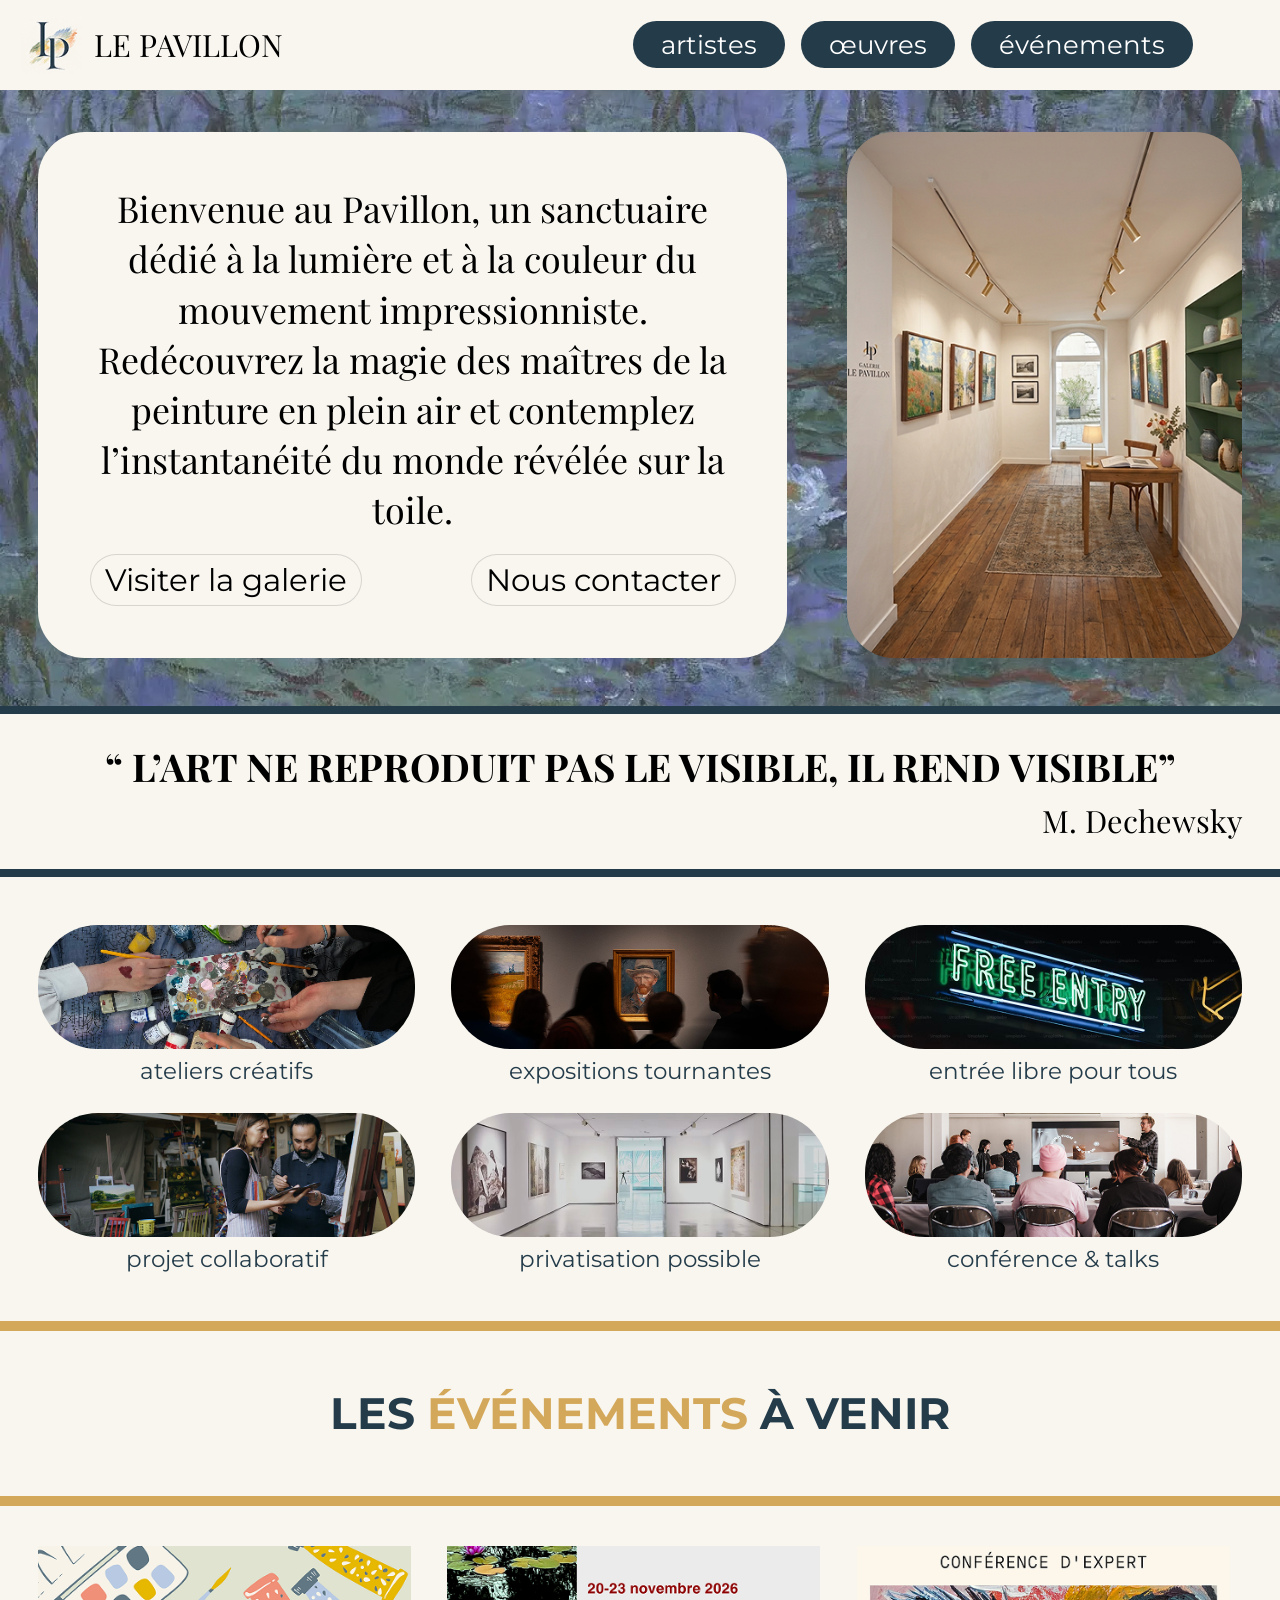
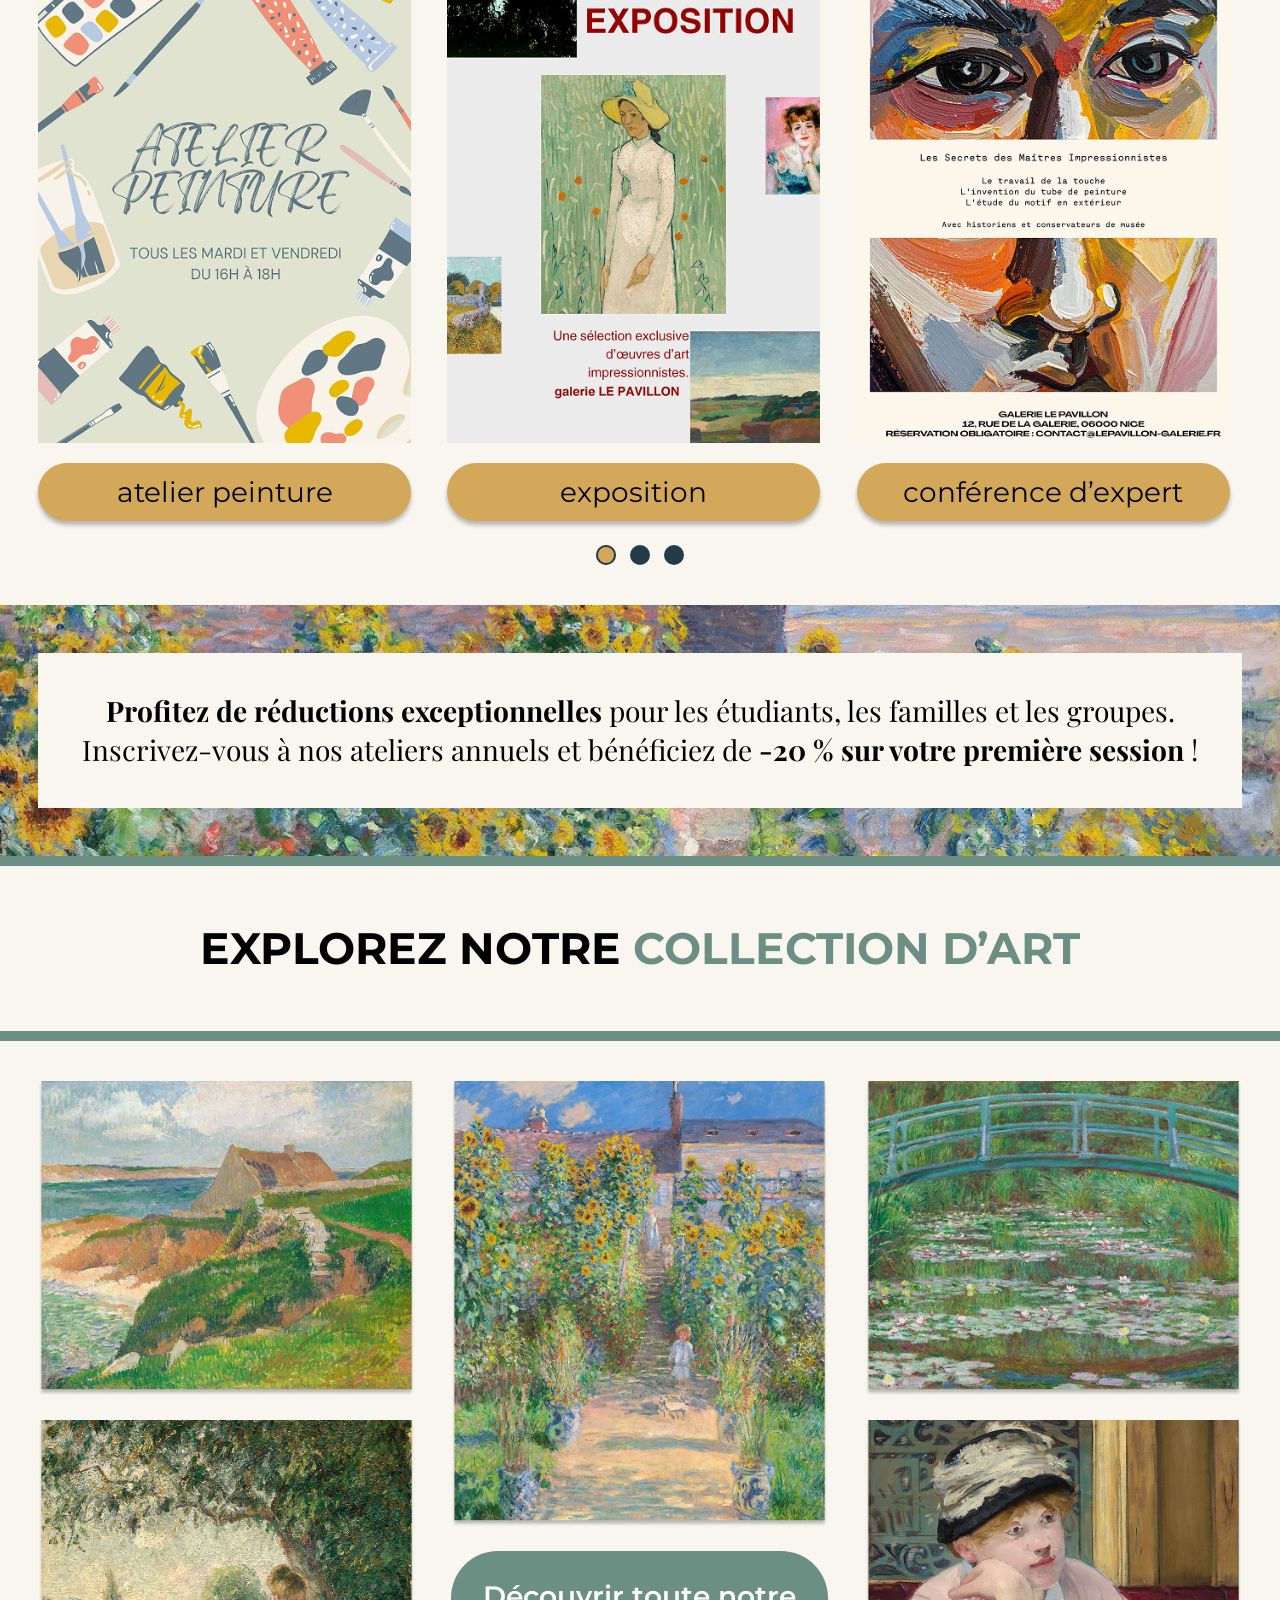
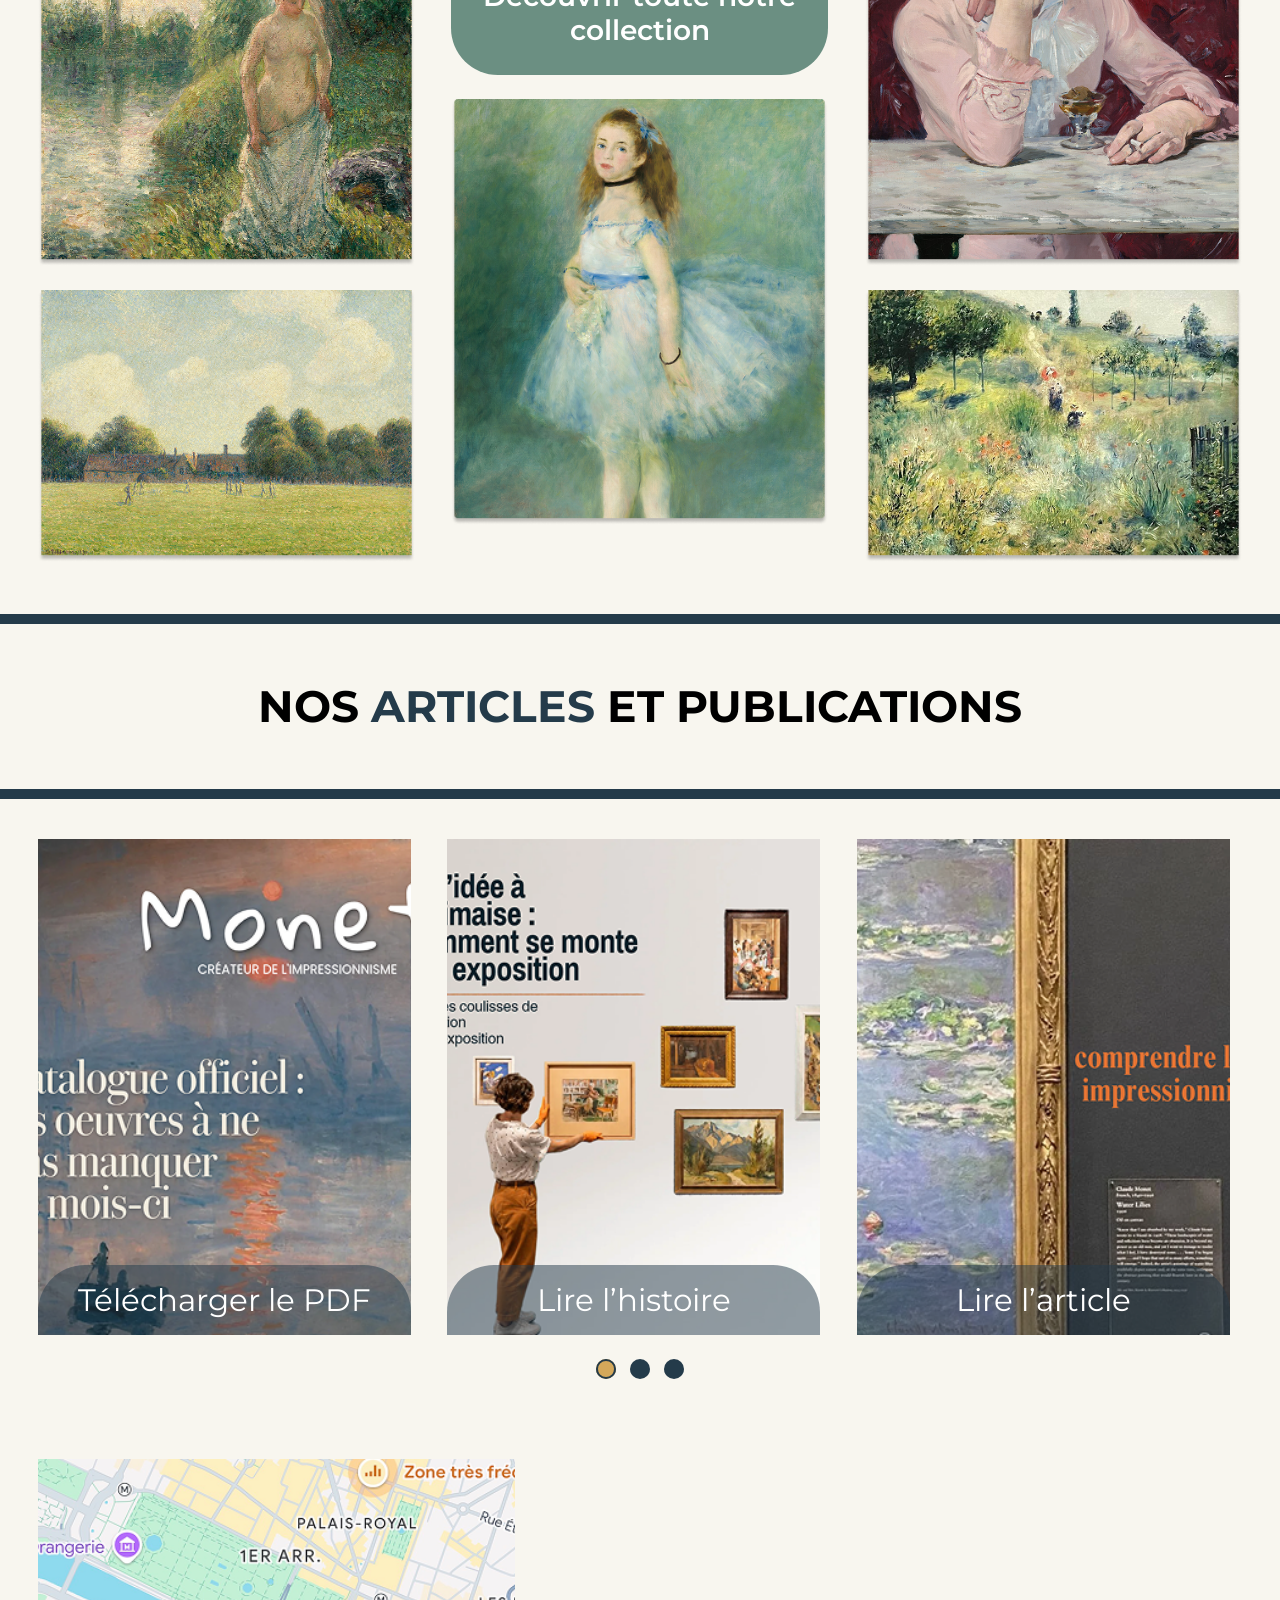
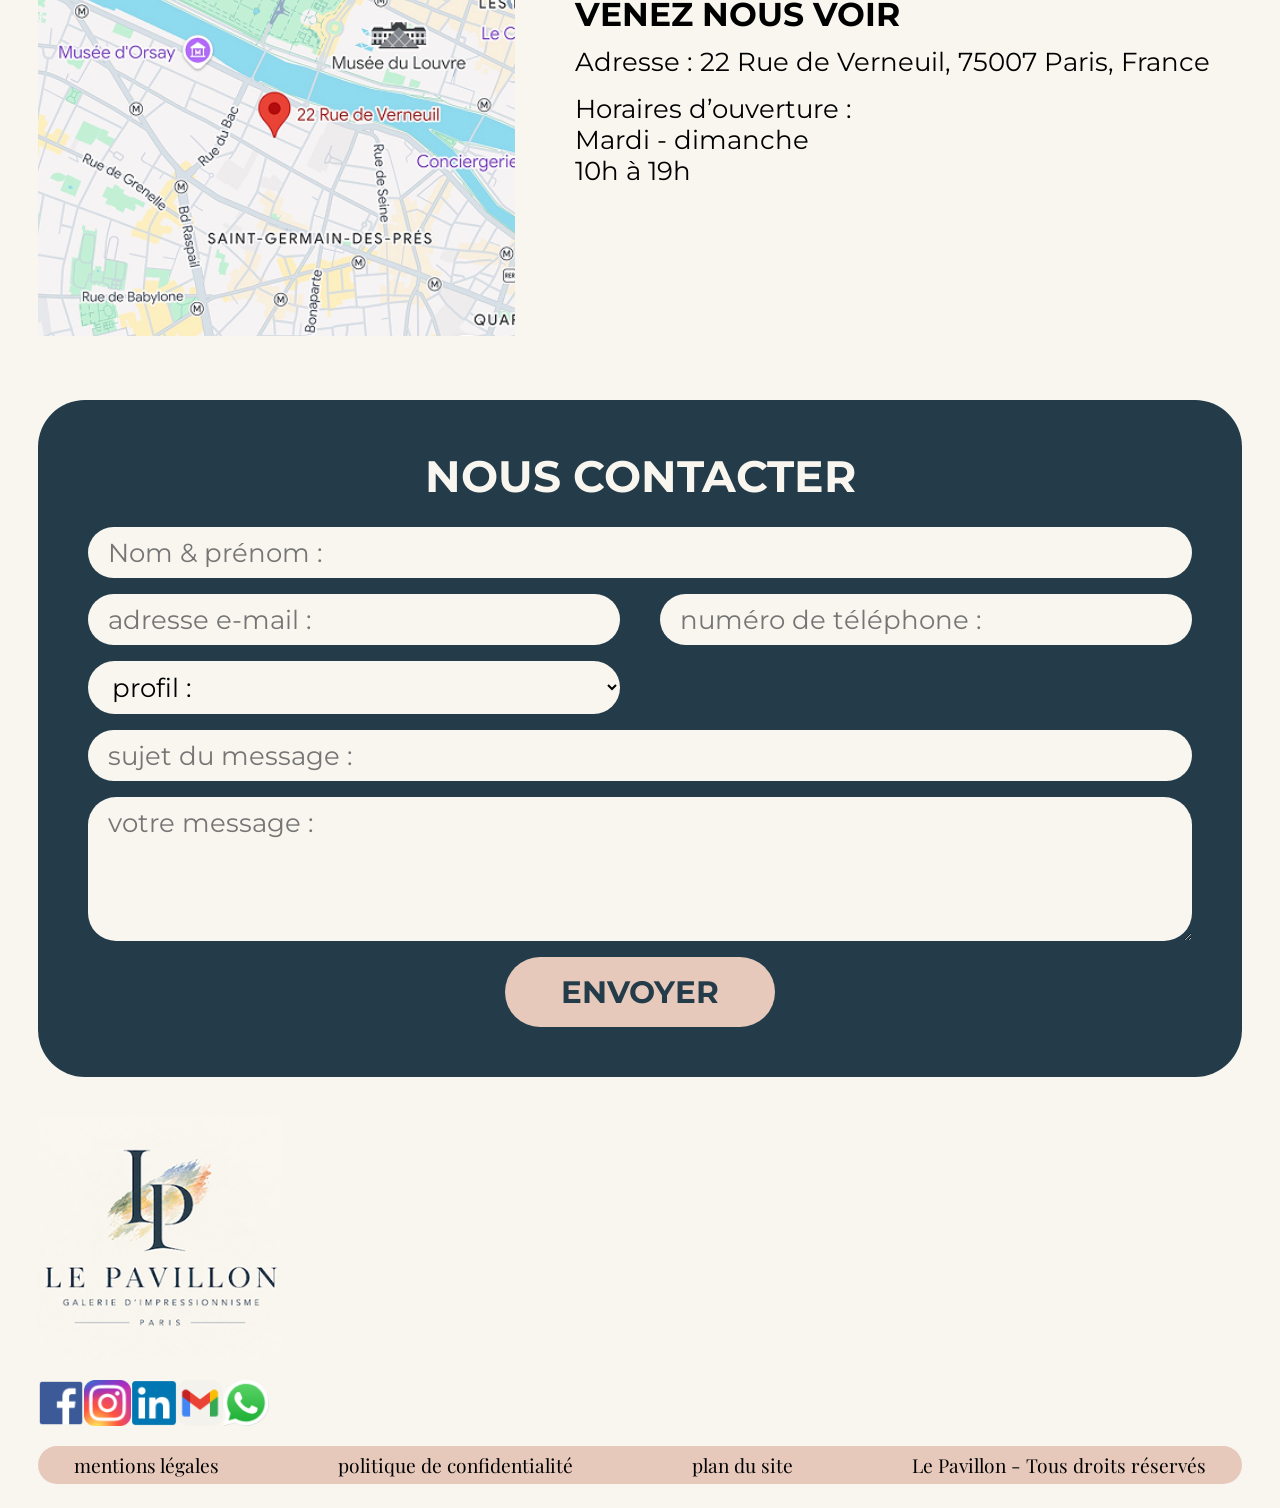
==== index.html @ 9e840fb3 "Change alt text for image in collection Updated the alt text for an image to be more descriptive." ====
<!DOCTYPE html>
<html lang="fr">
<head>
<meta charset="utf-8">
<meta name="viewport" content="width=device-width, initial-scale=1">
<title>Le Pavillon – Galerie d’impressionnisme</title>
<meta name="description"
content="Découvrez Le Pavillon, une galerie dédiée à l'impressionnisme, ses artistes, ses œuvres et ses événements.">
<link rel="preconnect" href="https://fonts.googleapis.com">
<link rel="preconnect" href="https://fonts.gstatic.com" crossorigin>
<link href="https://fonts.googleapis.com/css2?family=Montserrat:wght@400;500;600;700&family=Playfair+Display:wght@400;600;700&display=swap" rel="stylesheet">
<link rel="stylesheet" href="css/style.css">
</head>
<body>

<nav class="navbar" aria-label="Navigation principale">
  <div class="navbar-content">
    <a class="navbar-brand" href="#accueil"><img src="img/image-2.png" alt="Logo Le Pavillon"><span>LE PAVILLON</span></a>
    <div class="navbar-links">
      <a href="artistes.html">artistes</a>
      <a href="#oeuvres">œuvres</a>
      <a href="#evenements">événements</a>
    </div>
    <button class="navbar-menu" type="button" aria-label="Ouvrir le menu" aria-expanded="false" aria-controls="navbar-dropdown"><span></span><span></span><span></span></button>
  </div>
  <div class="navbar-dropdown" id="navbar-dropdown">
    <a href="#accueil">accueil</a>
    <a href="artistes.html">artistes</a>
    <a href="#oeuvres">œuvres</a>
    <a href="#evenements">événements</a>
    <a href="#contact">contact</a>
  </div>
</nav>

<main id="accueil">

  <section class="hero">
    <div class="hero-card">
      <p>Bienvenue au Pavillon, un sanctuaire dédié à la lumière et à la couleur du mouvement impressionniste. Redécouvrez la magie des maîtres de la peinture en plein air et contemplez l’instantanéité du monde révélée sur la toile.</p>
      <div class="hero-btns">
        <a href="#adresse" class="pill">Visiter la galerie</a>
        <a href="#contact" class="pill">Nous contacter</a>
      </div>
    </div>
    <img class="hero-photo" src="img/Rectangle%2019.png" alt="Intérieur de la galerie">
  </section>

  <blockquote class="quote">
    <p>“ L’ART NE REPRODUIT PAS LE VISIBLE, IL REND VISIBLE”</p>
    <cite>M. Dechewsky</cite>
  </blockquote>

  <section class="features">
    <figure><img src="img/Rectangle%2095.png" alt="Atelier creatif"><figcaption>ateliers créatifs</figcaption></figure>
    <figure><img src="img/Rectangle%2098.png" alt="Expositions tournantes"><figcaption>expositions tournantes</figcaption></figure>
    <figure><img src="img/Rectangle%2097.png" alt="Entree libre"><figcaption>entrée libre pour tous</figcaption></figure>
    <figure><img src="img/Rectangle%2096.png" alt="Projet collaboratif"><figcaption>projet collaboratif</figcaption></figure>
    <figure><img src="img/Rectangle%2094.png" alt="Privatisation possible"><figcaption>privatisation possible</figcaption></figure>
    <figure><img src="img/Rectangle%2099.png" alt="Conférence"><figcaption>conférence &amp; talks</figcaption></figure>
  </section>

  <section id="evenements" class="band gold">
    <h2><span class="dark">LES </span><span class="gold-txt">ÉVÉNEMENTS</span><span class="dark"> À VENIR</span></h2>
  </section>
  <div class="carousel events">
    <figure><img src="img/Rectangle%203.png" alt="Atelier peinture"><figcaption class="tag">atelier peinture</figcaption></figure>
    <figure><img src="img/Rectangle%207.png" alt="Exposition"><figcaption class="tag">exposition</figcaption></figure>
    <figure><img src="img/Rectangle%206.png" alt="Conférence d’expert"><figcaption class="tag">conférence d’expert</figcaption></figure>
  </div>

  <section class="promo">
    <p><b>Profitez de réductions exceptionnelles</b> pour les étudiants, les familles et les groupes. Inscrivez-vous à nos ateliers annuels et bénéficiez de <b>-20 % sur votre première session</b> !</p>
  </section>

  <section id="oeuvres" class="band green">
    <h2>EXPLOREZ NOTRE <span class="green-txt">COLLECTION D’ART</span></h2>
  </section>
  <div class="collection">
    <img src="img/Rectangle%2032.png" alt="Peinture maison prairie">
    <img src="img/Rectangle%2033.png" alt="Peinture femme nue">
    <img src="img/Rectangle%2038.png" alt="Peinture champs">
    <img src="img/Rectangle%2036.png" alt="Peinture">
    <a href="#" class="btn-green">Découvrir toute notre collection</a>
    <img src="img/Rectangle%2039.png" alt="Peinture">
    <img src="img/Rectangle%2037.png" alt="Peinture">
    <img src="img/Rectangle%2035.png" alt="Peinture">
    <img src="img/Rectangle%2040.png" alt="Peinture">
  </div>

  <section class="band navy">
    <h2>NOS <span class="navy-txt">ARTICLES</span> ET PUBLICATIONS</h2>
  </section>
  <div class="carousel articles">
    <figure><img src="img/Rectangle%2093.png" alt=""><a href="#" class="overlay">Télécharger le PDF</a></figure>
    <figure><img src="img/Rectangle%2045.png" alt=""><a href="#" class="overlay">Lire l’histoire</a></figure>
    <figure><img src="img/Rectangle%2046.png" alt=""><a href="#" class="overlay">Lire l’article</a></figure>
  </div>

  <section id="adresse" class="visit">
    <img src="img/IMG_5468-1.png" alt="Plan d’accès">
    <div>
      <h3>VENEZ NOUS VOIR</h3>
      <p>Adresse : 22 Rue de Verneuil, 75007 Paris, France</p>
      <p>Horaires d’ouverture :<br>Mardi - dimanche<br>10h à 19h</p>
    </div>
  </section>

  <section id="contact" class="contact">
    <h2>NOUS CONTACTER</h2>
    <form class="contact-form">
      <label class="sr" for="nom">Nom &amp; prénom</label>
      <input id="nom" name="nom" placeholder="Nom &amp; prénom :" required>
      <label class="sr" for="email">Adresse e-mail</label>
      <input id="email" name="email" type="email" placeholder="adresse e-mail :" required>
      <label class="sr" for="telephone">Numéro de téléphone</label>
      <input id="telephone" name="telephone" type="tel" placeholder="numéro de téléphone :">
      <label class="sr" for="profil">Profil</label>
      <select id="profil" name="profil">
        <option value="">profil :</option>
        <option>Particulier</option><option>Étudiant</option><option>Professionnel</option><option>Artiste</option>
      </select>
      <label class="sr" for="sujet">Sujet du message</label>
      <input id="sujet" name="sujet" placeholder="sujet du message :">
      <label class="sr" for="message">Message</label>
      <textarea id="message" name="message" rows="4" placeholder="votre message :" required></textarea>
      <button type="submit">ENVOYER</button>
    </form>
  </section>
</main>

<footer>
  <img class="logo" src="img/unnamed-1.png" alt="Le Pavillon – Galerie d’impressionnisme">
  <div class="icons">

  <a href="https://www.facebook.com/" target="_blank" rel="noopener noreferrer">
    <img src="img/devicon_facebook.png" alt="Facebook">
  </a>

  <a href="https://www.instagram.com/" target="_blank" rel="noopener noreferrer">
    <img src="img/skill-icons_instagram.png" alt="Instagram">
  </a>

  <a href="https://www.linkedin.com/" target="_blank" rel="noopener noreferrer">
    <img src="img/devicon_linkedin.png" alt="LinkedIn">
  </a>

  <a href="https://mail.google.com/" target="_blank" rel="noopener noreferrer">
    <img src="img/skill-icons_gmail-light.png" alt="Email">
  </a>

  <a href="https://web.whatsapp.com/" target="_blank" rel="noopener noreferrer">
    <img src="img/selfhst_whatsapp.png" alt="WhatsApp">
  </a>

</div>
  <div class="legal"><a href="#">mentions légales</a><a href="#">politique de confidentialité</a><a href="#">plan du site</a><span>Le Pavillon - Tous droits réservés</span></div>
</footer>
<script src="js/accueil.js"></script>
</body>
</html>
---- css/style.css ----
:root{--cream:#f8f6ef;--navy:#243b4a;--gold:#d4a85a;--green:#6b8f82;--rose:#e7c9bc;
--serif:"Playfair Display",Georgia,serif;--sans:"Montserrat",Helvetica,sans-serif}
*{box-sizing:border-box}
html{scroll-behavior:smooth;scroll-padding-top:90px} 
body{margin:0;background:var(--cream);color:#000;font-family:var(--sans);padding-top:84px}
img{display:block;max-width:100%}
a{color:inherit;text-decoration:none}
.sr{position:absolute;width:1px;height:1px;overflow:hidden;clip:rect(0 0 0 0)}
main{max-width:1440px;margin:0 auto}
h2{font-weight:700;font-size:clamp(22px,3.4vw,48px);text-align:center;margin:0;color:#000} 

/* NAVBAR */
.navbar{position:fixed;top:0;left:0;width:100%;z-index:1000;background:var(--cream)}
.navbar-content{max-width:1440px;margin:0 auto;padding:16px 21px;display:flex;align-items:center;gap:16px}
.navbar-brand{display:flex;align-items:center;gap:12px;font-family:var(--serif);font-size:clamp(16px,2.4vw,34px);margin-right:auto}
.navbar-brand img{height:clamp(34px,4.5vw,65px);width:auto}
.navbar-links{display:flex;gap:16px}
.navbar-links a{background:var(--navy);color:#fff;border-radius:47px;padding:8px 28px;font-size:clamp(12px,2vw,36px)}
.navbar-menu{background:none;border:0;padding:0;width:clamp(26px,4vw,50px);display:flex;flex-direction:column;gap:6px;cursor:pointer}
.navbar-menu span{height:clamp(5px,.8vw,12px);background:var(--navy);border-radius:47px;transition:transform .2s}
.navbar-menu.is-open span:nth-child(1){transform:translateY(12px) rotate(45deg)}
.navbar-menu.is-open span:nth-child(2){opacity:0}
.navbar-menu.is-open span:nth-child(3){transform:translateY(-12px) rotate(-45deg)}
.navbar-dropdown{display:none;flex-direction:column;background:var(--cream);border-top:1px solid var(--rose);padding:8px 21px 16px}
.navbar-dropdown.is-open{display:flex}
.navbar-dropdown a{padding:12px 0;font-size:20px;border-bottom:1px solid #0001}

/* HERO */
.hero{display:grid;grid-template-columns:1.9fr 1fr;gap:5%;align-items:center;padding:48px 3%;background-image:url('../img/image.webp');background-size:cover;background-position:center}
.hero-card{background:var(--cream);border-radius:47px;padding:clamp(18px,4vw,60px)}
.hero-card p{font-family:var(--serif);font-size:clamp(13px,2.8vw,40px);line-height:1.4;text-align:center;margin:0 0 20px}
.hero-btns{display:flex;gap:12px;flex-wrap:wrap;justify-content:space-between}
.pill{background:var(--cream);border:1px solid #0002;border-radius:47px;padding:6px 14px;font-size:clamp(11px,2.4vw,40px)}
.hero-photo{width:100%;aspect-ratio:3/4;object-fit:cover;border-radius:47px}

/* CITATION */
.quote{margin:0;padding:28px 3%;border-top:8px solid var(--navy);border-bottom:8px solid var(--navy)}
.quote p{margin:0;font-family:var(--serif);font-weight:700;font-size:clamp(16px,3vw,40px);line-height:1.3;text-align:center}
.quote cite{display:block;text-align:right;font-family:var(--serif);font-style:normal;font-size:clamp(14px,2.4vw,32px);margin-top:8px}

/* 6 ATOUTS */
.features{display:grid;grid-template-columns:repeat(3,1fr);gap:28px 3%;padding:48px 3%}
.features figure{margin:0;text-align:center}
.features img{width:100%;aspect-ratio:437/144;object-fit:cover;border-radius:60px}
.features figcaption{font-family:var(--serif);font-size:clamp(13px,1.8vw,24px);color:var(--navy);margin-top:8px;font-family:var(--sans)}

/* TITRES ENCADRÉS */
.band{padding:56px 3%;border-top:10px solid var(--navy);border-bottom:10px solid var(--navy)}
.band.gold{border-color:var(--gold)}.band.green{border-color:var(--green)}
.dark,.navy-txt{color:var(--navy)}.gold-txt{color:var(--gold)}.green-txt{color:var(--green)}
.band.green h2{max-width:900px;margin:auto}

/* CARROUSELS */
.carousel{display:flex;gap:3%;overflow-x:auto;scroll-snap-type:x mandatory;padding:40px 3% 12px;scrollbar-width:none}
.carousel::-webkit-scrollbar{display:none}
.carousel figure{margin:0;position:relative;flex:0 0 31%;scroll-snap-align:center}
.carousel img{width:100%;aspect-ratio:437/582;object-fit:cover}
.tag{background:var(--gold);border-radius:47px;box-shadow:0 4px 4px #0004;text-align:center;padding:12px 8px;margin-top:20px;font-size:clamp(13px,2.2vw,40px)}
.overlay{position:absolute;left:0;right:0;bottom:0;padding:16px 8px;text-align:center;color:#fff;background:#243b4a80;border-radius:47px 47px 0 0;font-size:clamp(14px,2.4vw,36px)}
.dots{display:flex;justify-content:center;gap:14px;padding:12px 0 40px}
.dots span{width:20px;height:20px;border-radius:50%;background:var(--navy)}
.dots span.on{background:var(--gold);box-shadow:0 0 0 2px var(--navy) inset}

/* PROMO */
.promo{background-image:url('../img/sunflowers.webp');background-size:cover;background-position:center;padding:48px 3%}
.promo p{margin:0;background:var(--cream);padding:clamp(14px,3vw,48px);font-family:var(--serif);font-size:clamp(12px,2.2vw,32px);text-align:center;line-height:1.4}

/* COLLECTION */
.collection{columns:3;column-gap:3%;padding:40px 3%}
.collection>*{break-inside:avoid;margin-bottom:24px;width:100%}
.collection img{height:auto}
.btn-green{display:block;background:var(--green);color:#fff;font-weight:600;text-align:center;border-radius:47px;padding:28px 20px;font-size:clamp(14px,2.2vw,32px)}

/* ADRESSE */
.visit{display:grid;grid-template-columns:1fr 1.4fr;gap:5%;align-items:center;padding:40px 3%}
.visit img{width:100%;aspect-ratio:1;object-fit:cover}
.visit h3{margin:0 0 12px;font-size:clamp(14px,2.6vw,40px)}
.visit p{margin:0 0 16px;font-size:clamp(11px,2vw,32px)}

/* CONTACT */
.contact{background:var(--navy);border-radius:47px;margin:24px 3% 40px;padding:clamp(20px,4vw,50px)}
.contact h2{color:var(--cream);margin-bottom:24px}
.contact-form{display:grid;grid-template-columns:1fr 1fr;gap:16px 40px}
.contact-form input,.contact-form select,.contact-form textarea{width:100%;background:var(--cream);border:0;border-radius:47px;padding:10px 20px;font:inherit;font-size:clamp(13px,2vw,28px);color:#000}
.contact-form #nom,.contact-form #sujet,.contact-form textarea,.contact-form button{grid-column:1/-1}
.contact-form textarea{border-radius:28px;resize:vertical}
.contact-form button{justify-self:center;background:var(--rose);color:var(--navy);border:0;border-radius:47px;padding:16px 56px;font:700 clamp(14px,2.4vw,40px) var(--sans);cursor:pointer}
.contact-form :focus-visible,.navbar a:focus-visible{outline:3px solid var(--gold);outline-offset:2px}

/* FOOTER */
footer{max-width:1440px;margin:0 auto;padding:0 3% 24px;display:grid;justify-items:start;gap:20px}
footer .logo{width:clamp(110px,19vw,267px)}
.icons {
    display: flex;
    align-items: center;
    gap: 0;
}

.icons img {
    width: clamp(26px, 3.6vw, 52px);
    display: block;
}

.icons a {
    display: flex;
    cursor: pointer;
}

.icons a:hover {
    opacity: 0.7;
}
.legal{width:100%;display:flex;flex-wrap:wrap;justify-content:space-between;gap:8px;background:var(--rose);border-radius:47px;padding:6px 3%;font-family:var(--serif);font-size:clamp(9px,1.5vw,20px)}

/* MOBILE */
@media (max-width:768px){
  .navbar-links a{padding:6px 18px}
  .features{grid-template-columns:repeat(2,1fr);gap:20px 4%;padding:32px 4%}
  .features img{border-radius:40px}
  .carousel figure{flex-basis:72%}
  .collection{columns:2}
  .band{padding:28px 4%;border-width:5px}
  .dots span{width:16px;height:16px}
  .contact-form{grid-template-columns:1fr}
}
@media (max-width:480px){
  .navbar-links a:nth-child(3){display:none}
  .hero{gap:3%;padding:32px 3%}
  .hero-card{border-radius:28px}
  .hero-photo{border-radius:28px}
  .contact{border-radius:36px;margin:24px 3%}
}
@media (prefers-reduced-motion:reduce){html{scroll-behavior:auto}}
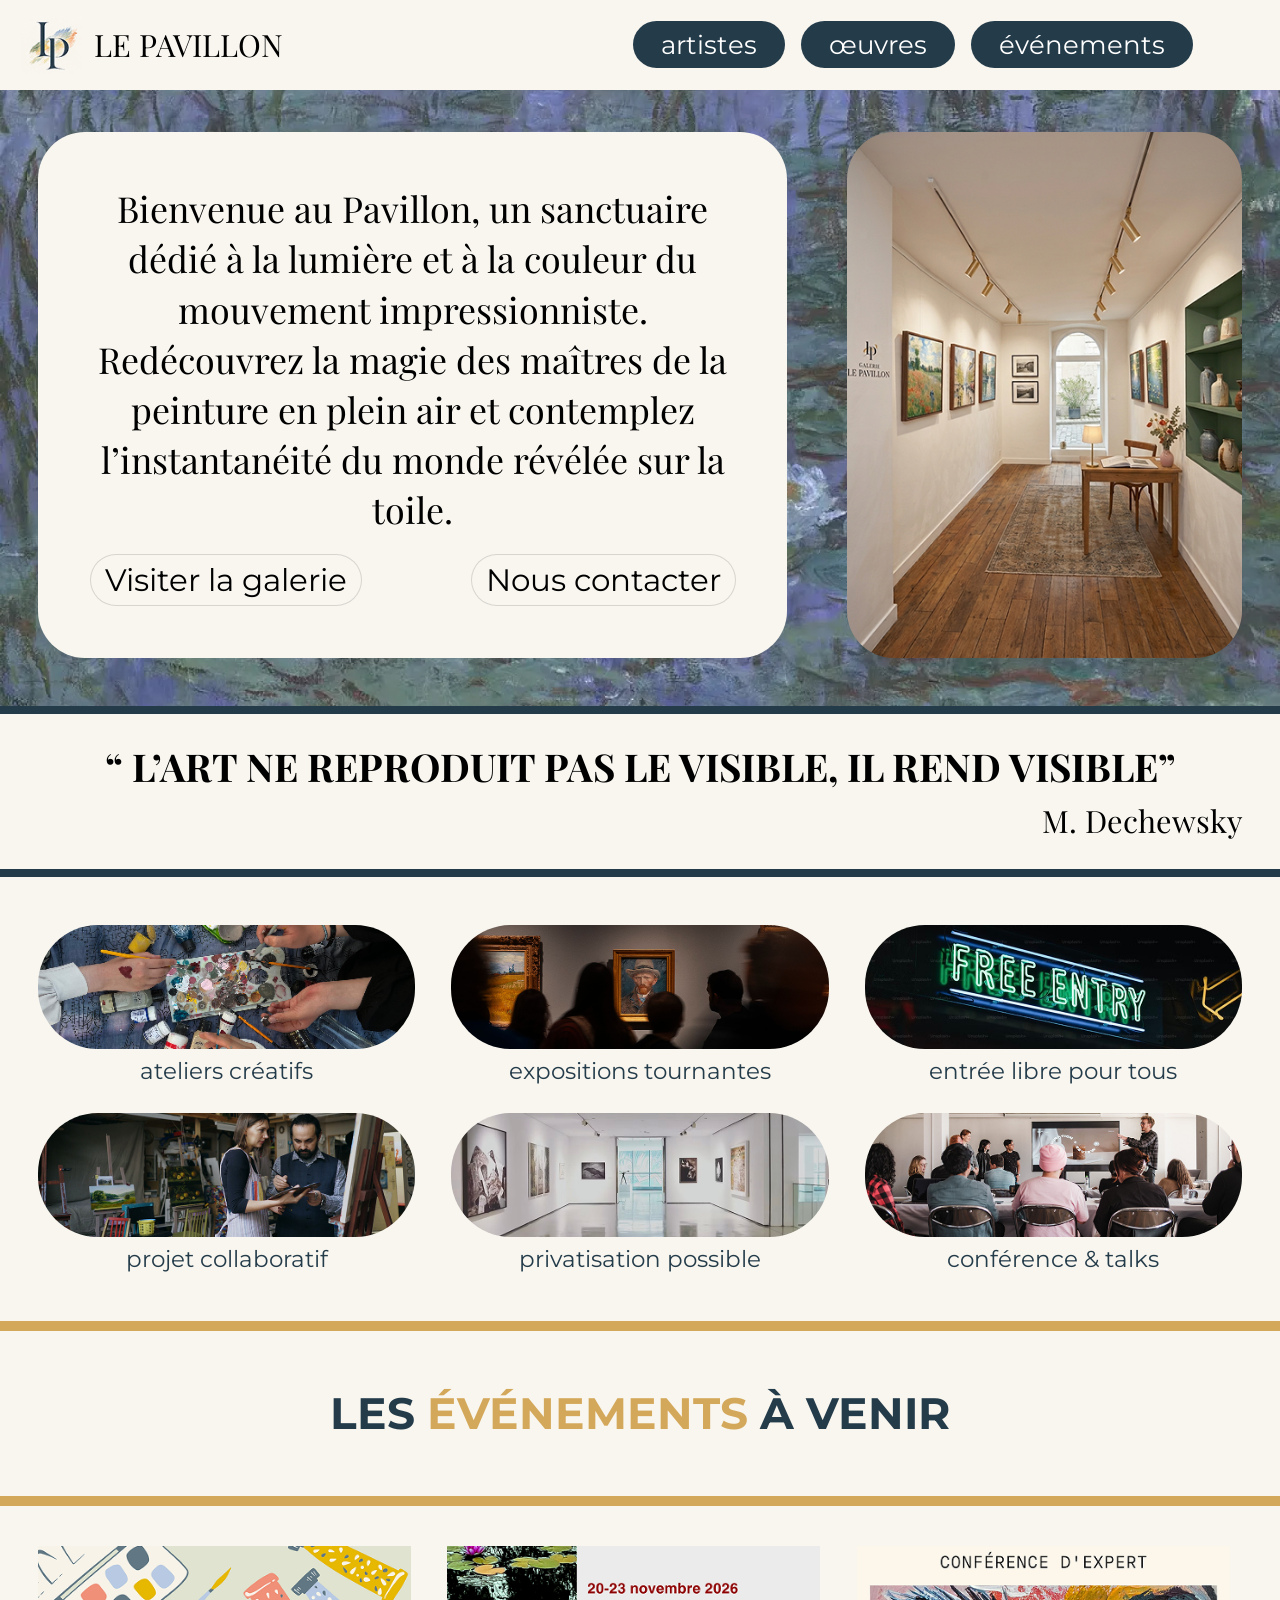
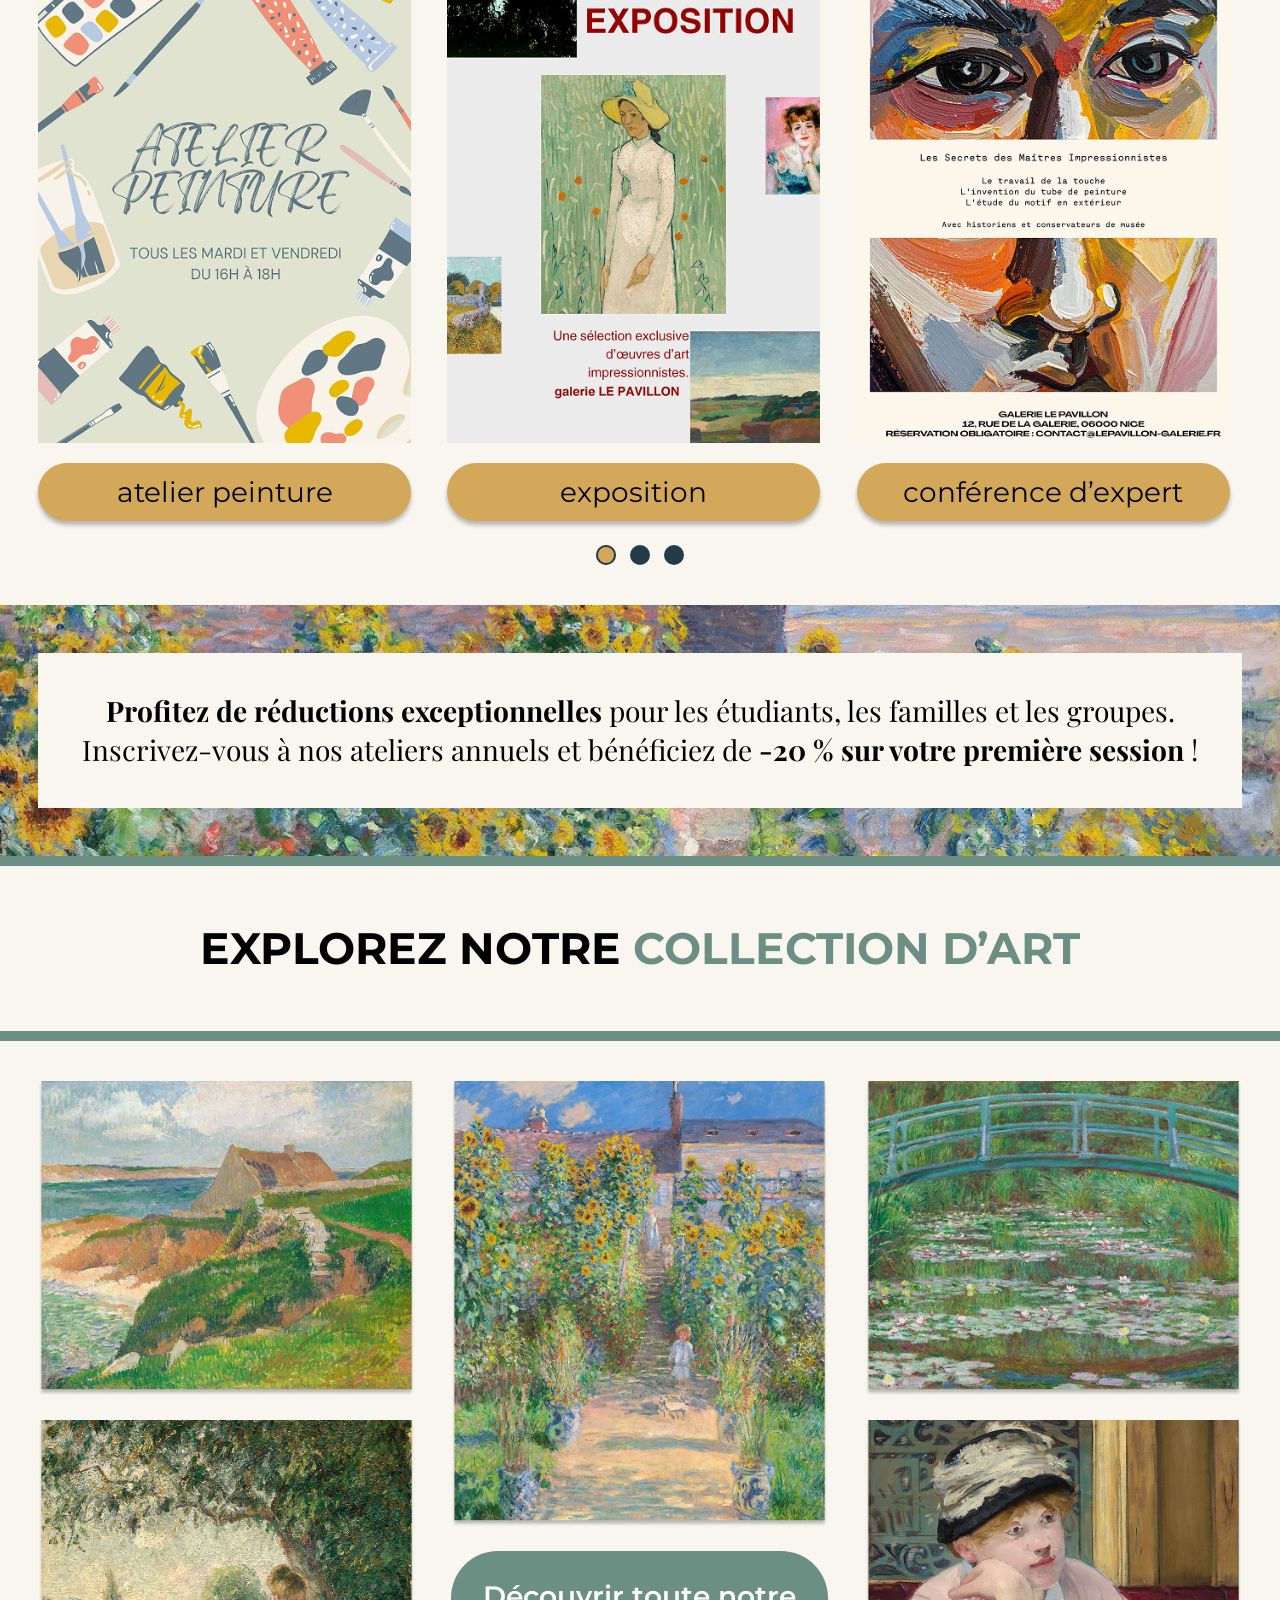
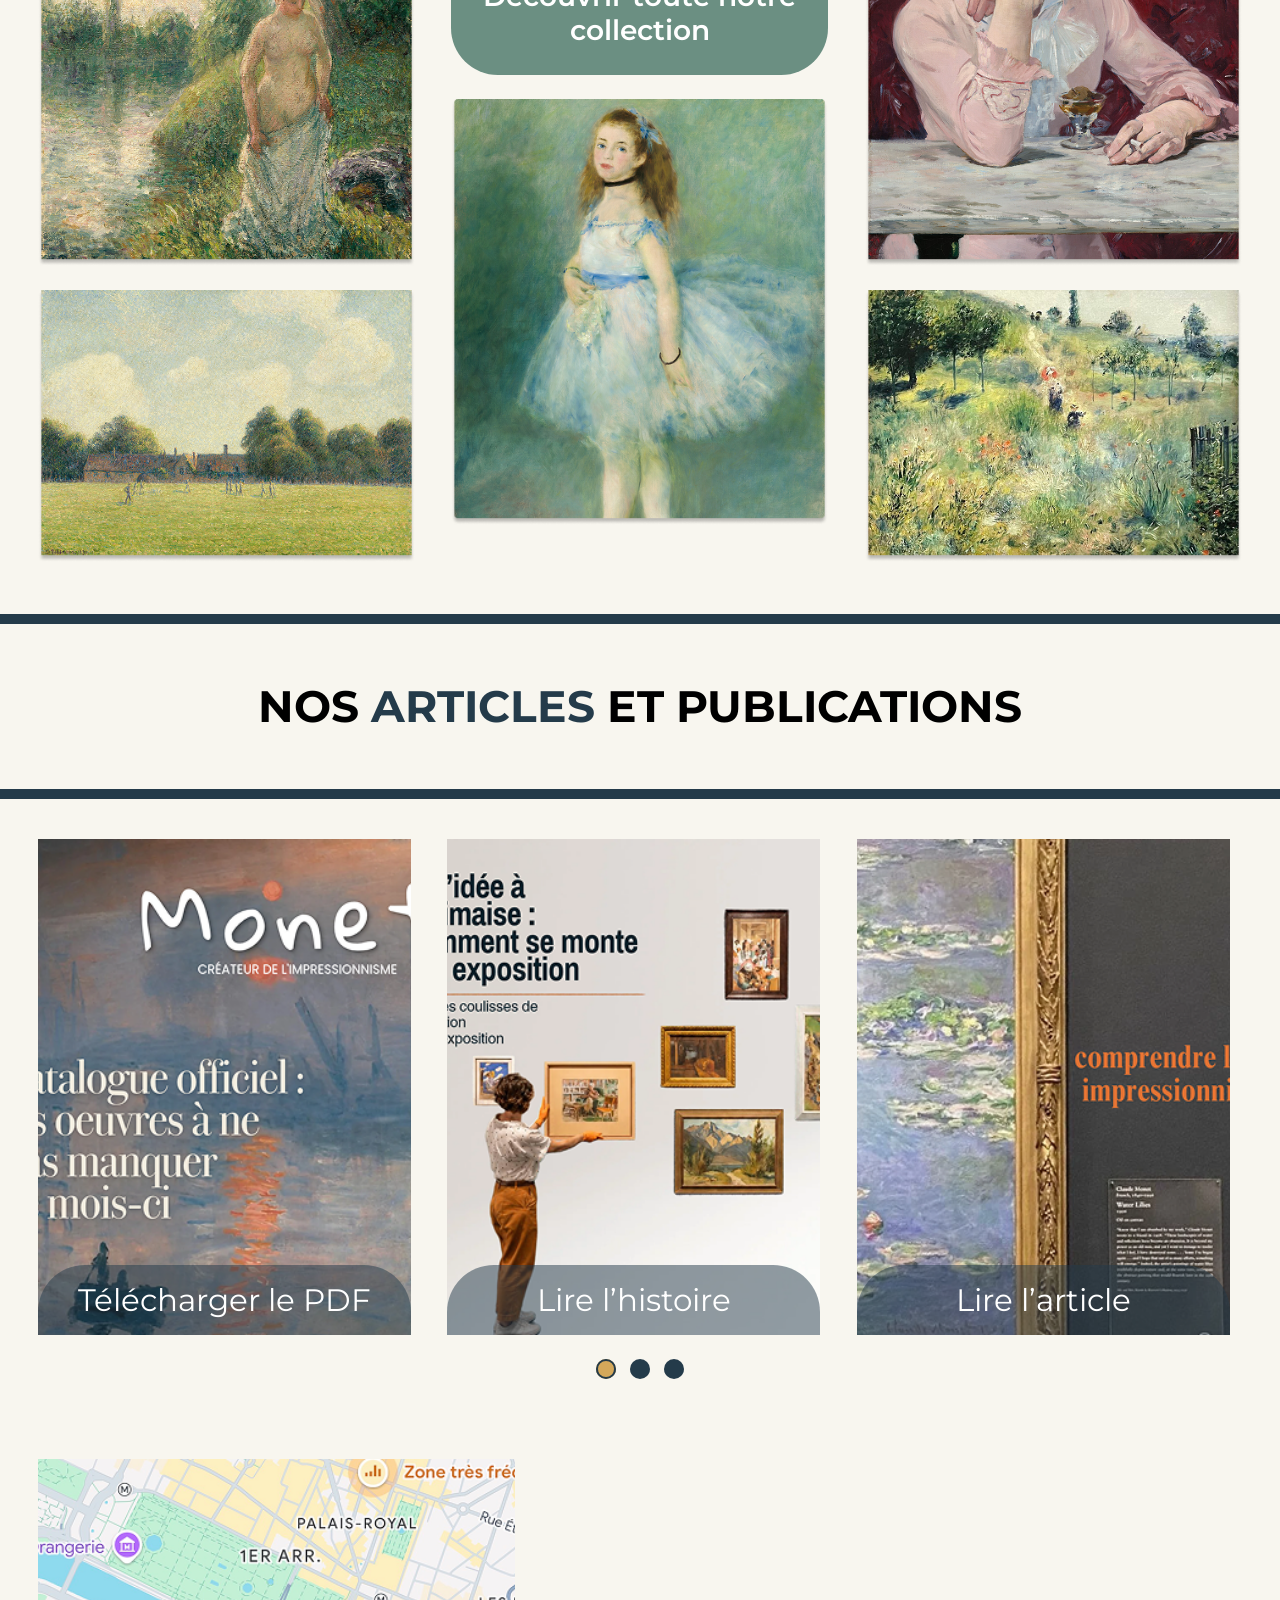
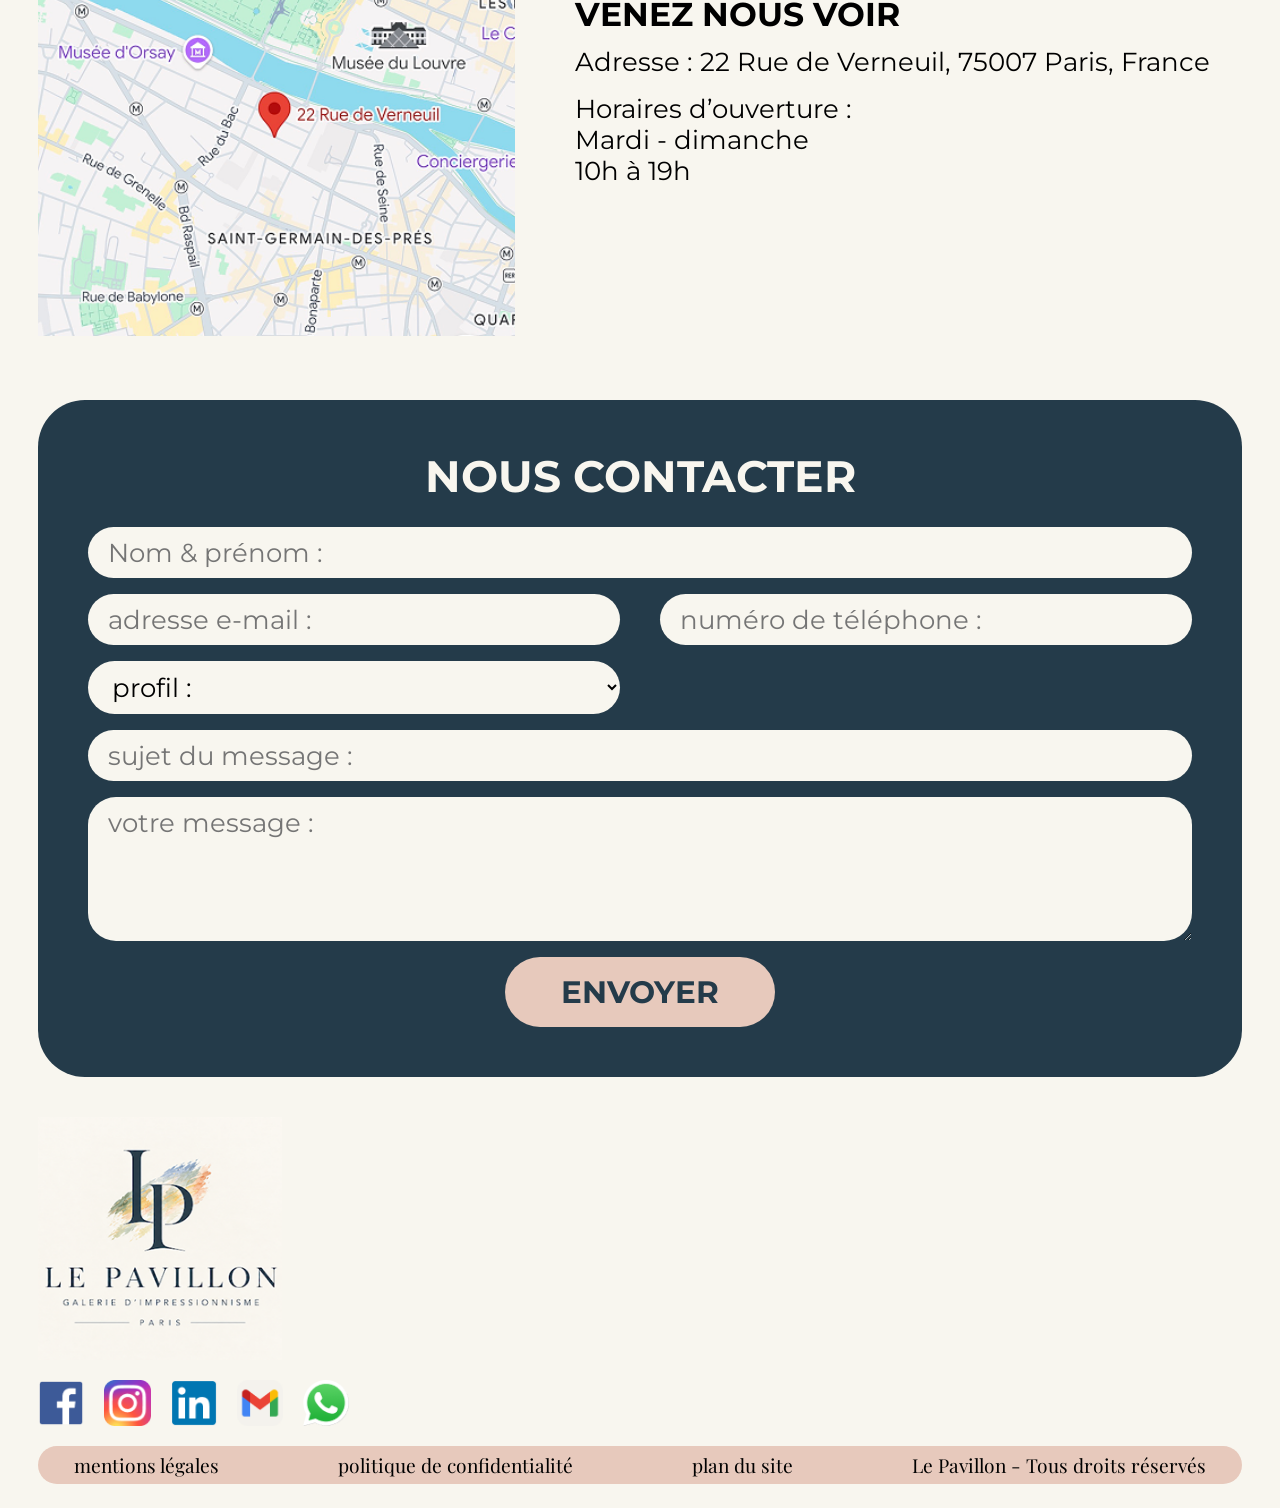
==== commit a0100cf7: "Update figure captions and alt text in index.html" ====
--- a/index.html
+++ b/index.html
@@ -52,11 +52,11 @@
 
   <section class="features">
     <figure><img src="img/Rectangle%2095.png" alt="Atelier creatif"><figcaption>ateliers créatifs</figcaption></figure>
-    <figure><img src="img/Rectangle%2098.png" alt="Expositions tournantes"><figcaption>expositions tournantes</figcaption></figure>
+    <figure><img src="img/Rectangle%2098.png" alt="Expositions pivotante"><figcaption>expositions tournantes</figcaption></figure>
     <figure><img src="img/Rectangle%2097.png" alt="Entree libre"><figcaption>entrée libre pour tous</figcaption></figure>
-    <figure><img src="img/Rectangle%2096.png" alt="Projet collaboratif"><figcaption>projet collaboratif</figcaption></figure>
-    <figure><img src="img/Rectangle%2094.png" alt="Privatisation possible"><figcaption>privatisation possible</figcaption></figure>
-    <figure><img src="img/Rectangle%2099.png" alt="Conférence"><figcaption>conférence &amp; talks</figcaption></figure>
+    <figure><img src="img/Rectangle%2096.png" alt="projets co creatifs"><figcaption>projet collaboratif</figcaption></figure>
+    <figure><img src="img/Rectangle%2094.png" alt="Espace privatisable"><figcaption>privatisation possible</figcaption></figure>
+    <figure><img src="img/Rectangle%2099.png" alt="Echanges et discussions"><figcaption>conférence &amp; talks</figcaption></figure>
   </section>
 
   <section id="evenements" class="band gold">
@@ -79,12 +79,12 @@
     <img src="img/Rectangle%2032.png" alt="Peinture maison prairie">
     <img src="img/Rectangle%2033.png" alt="Peinture femme nue">
     <img src="img/Rectangle%2038.png" alt="Peinture champs">
-    <img src="img/Rectangle%2036.png" alt="Peinture">
+    <img src="img/Rectangle%2036.png" alt="Peinture champs de tournesols">
     <a href="#" class="btn-green">Découvrir toute notre collection</a>
-    <img src="img/Rectangle%2039.png" alt="Peinture">
-    <img src="img/Rectangle%2037.png" alt="Peinture">
-    <img src="img/Rectangle%2035.png" alt="Peinture">
-    <img src="img/Rectangle%2040.png" alt="Peinture">
+    <img src="img/Rectangle%2039.png" alt="Peinture danseuse ballet">
+    <img src="img/Rectangle%2037.png" alt="Peinture ponts">
+    <img src="img/Rectangle%2035.png" alt="Peinture personnne seule">
+    <img src="img/Rectangle%2040.png" alt="Peinture jardin d'olivier">
   </div>
 
   <section class="band navy">
--- a/css/style.css
+++ b/css/style.css
@@ -93,7 +93,7 @@
 .icons {
     display: flex;
     align-items: center;
-    gap: 0;
+    gap: 20px;
 }
 
 .icons img {
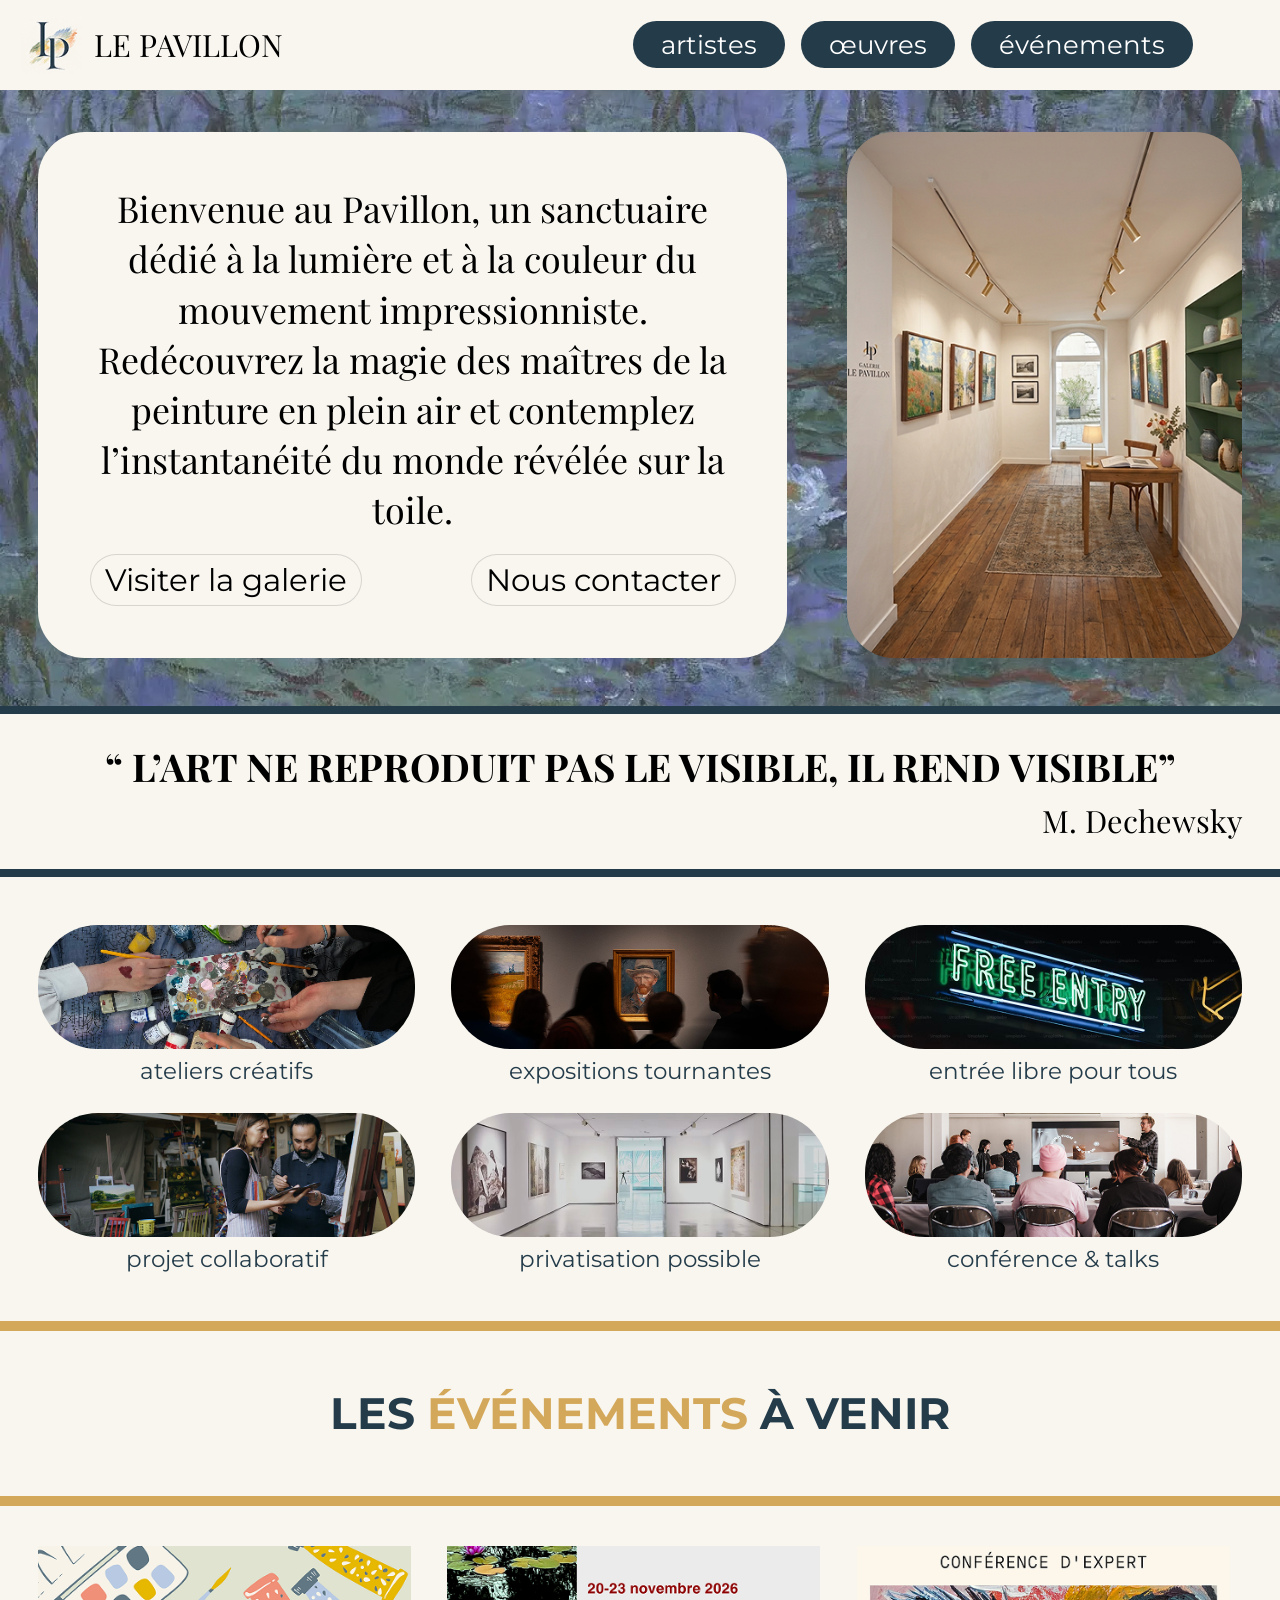
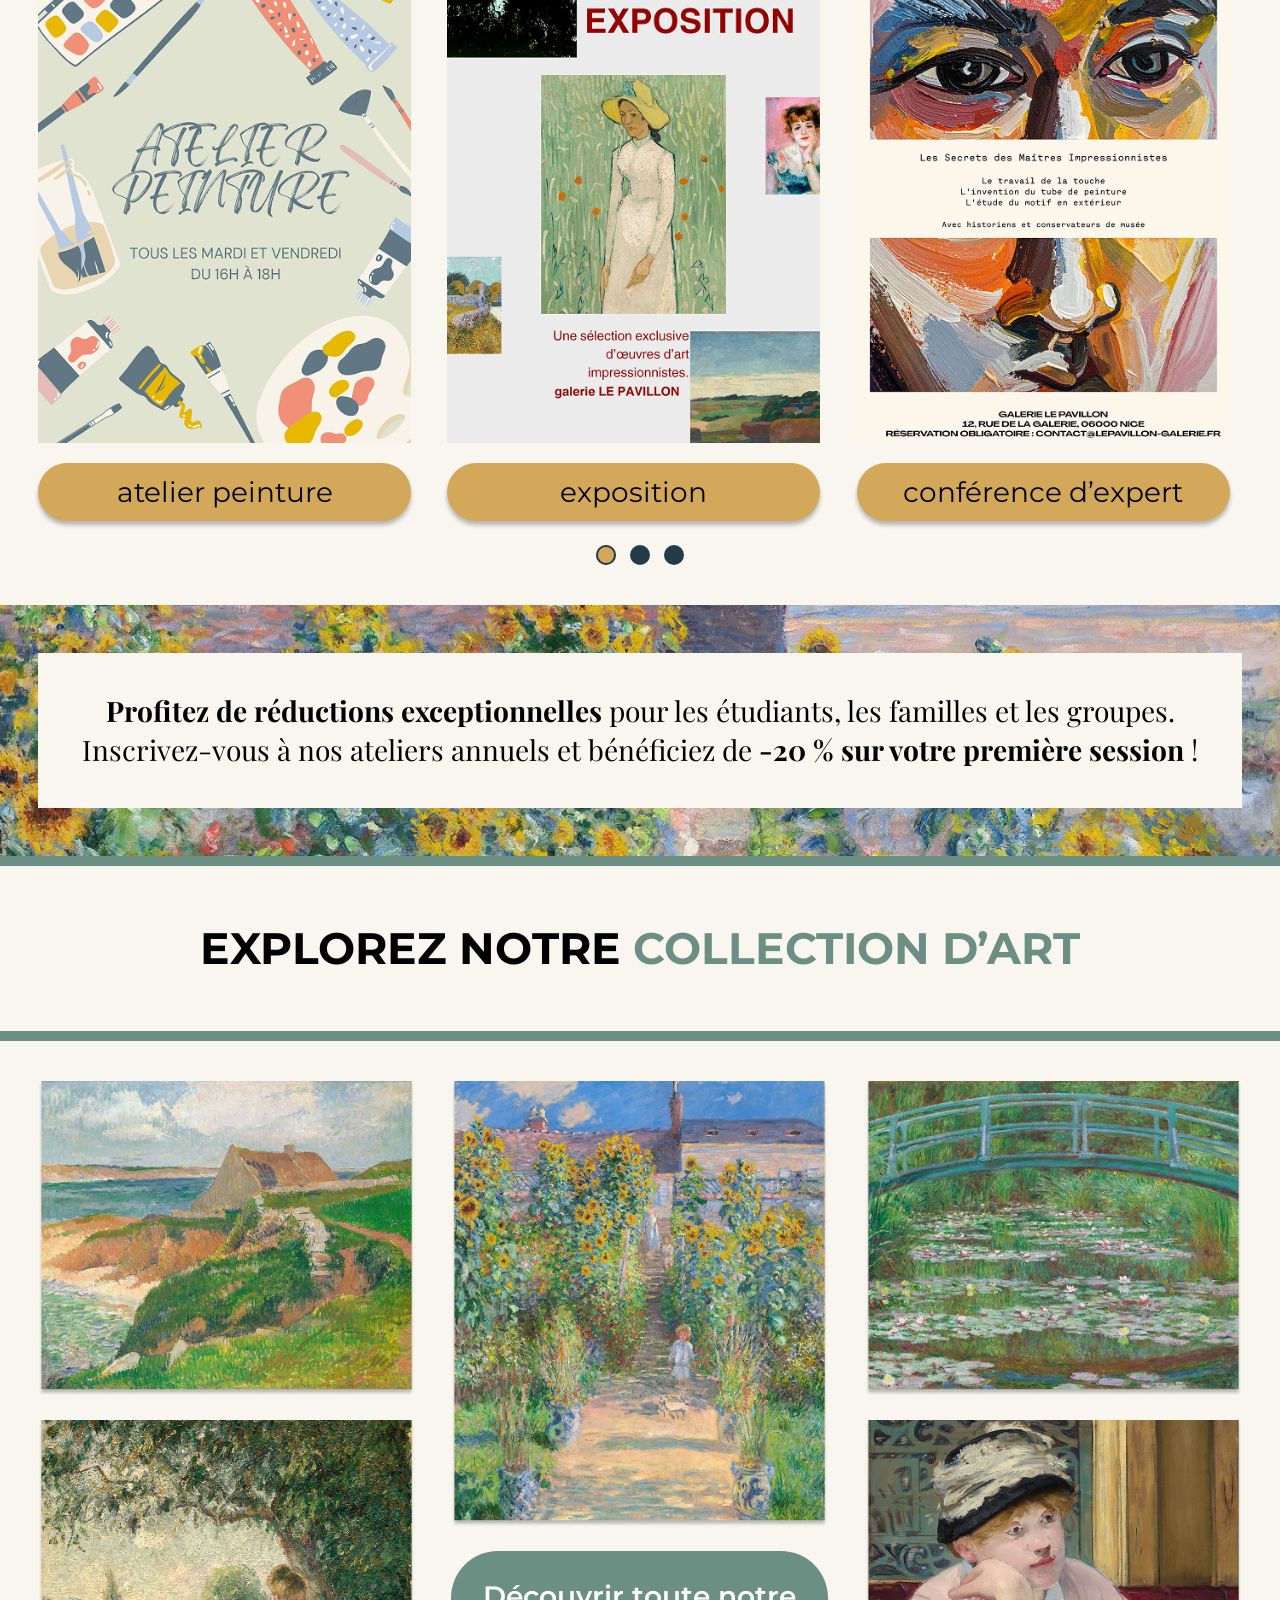
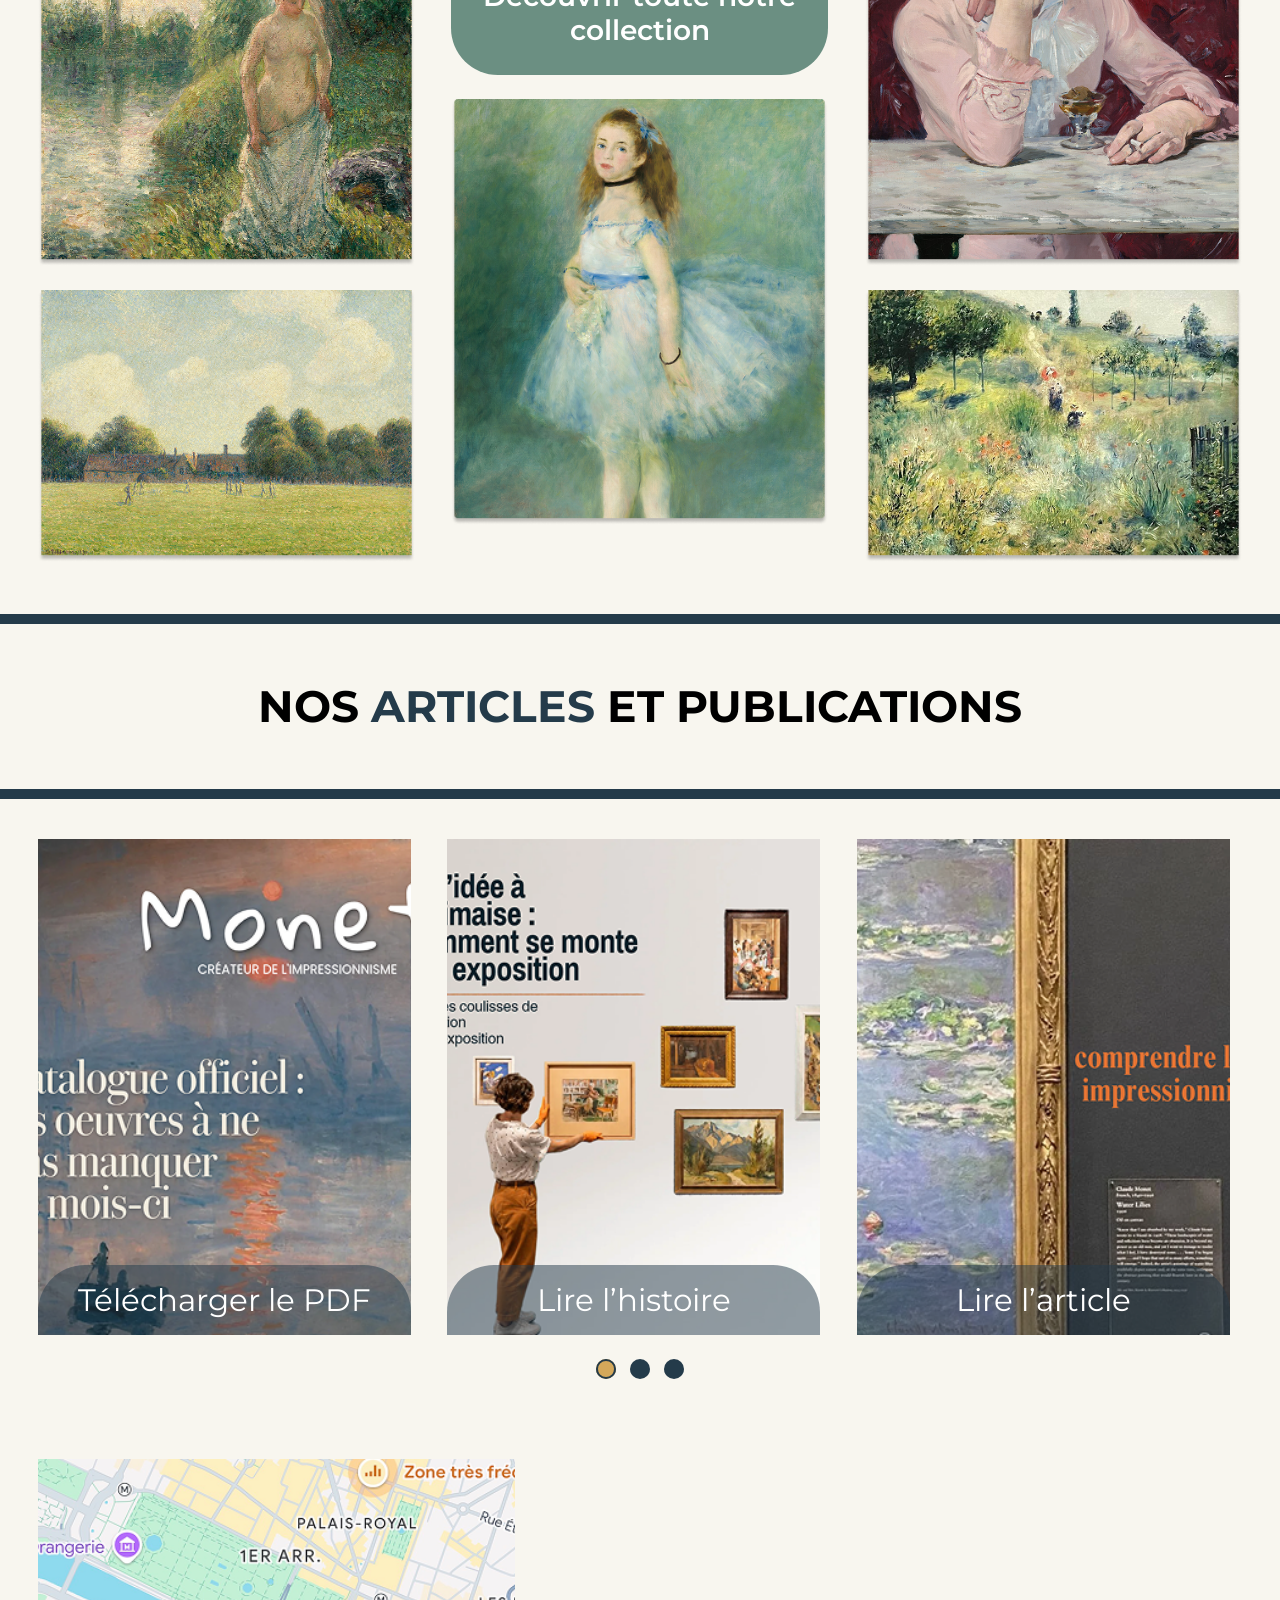
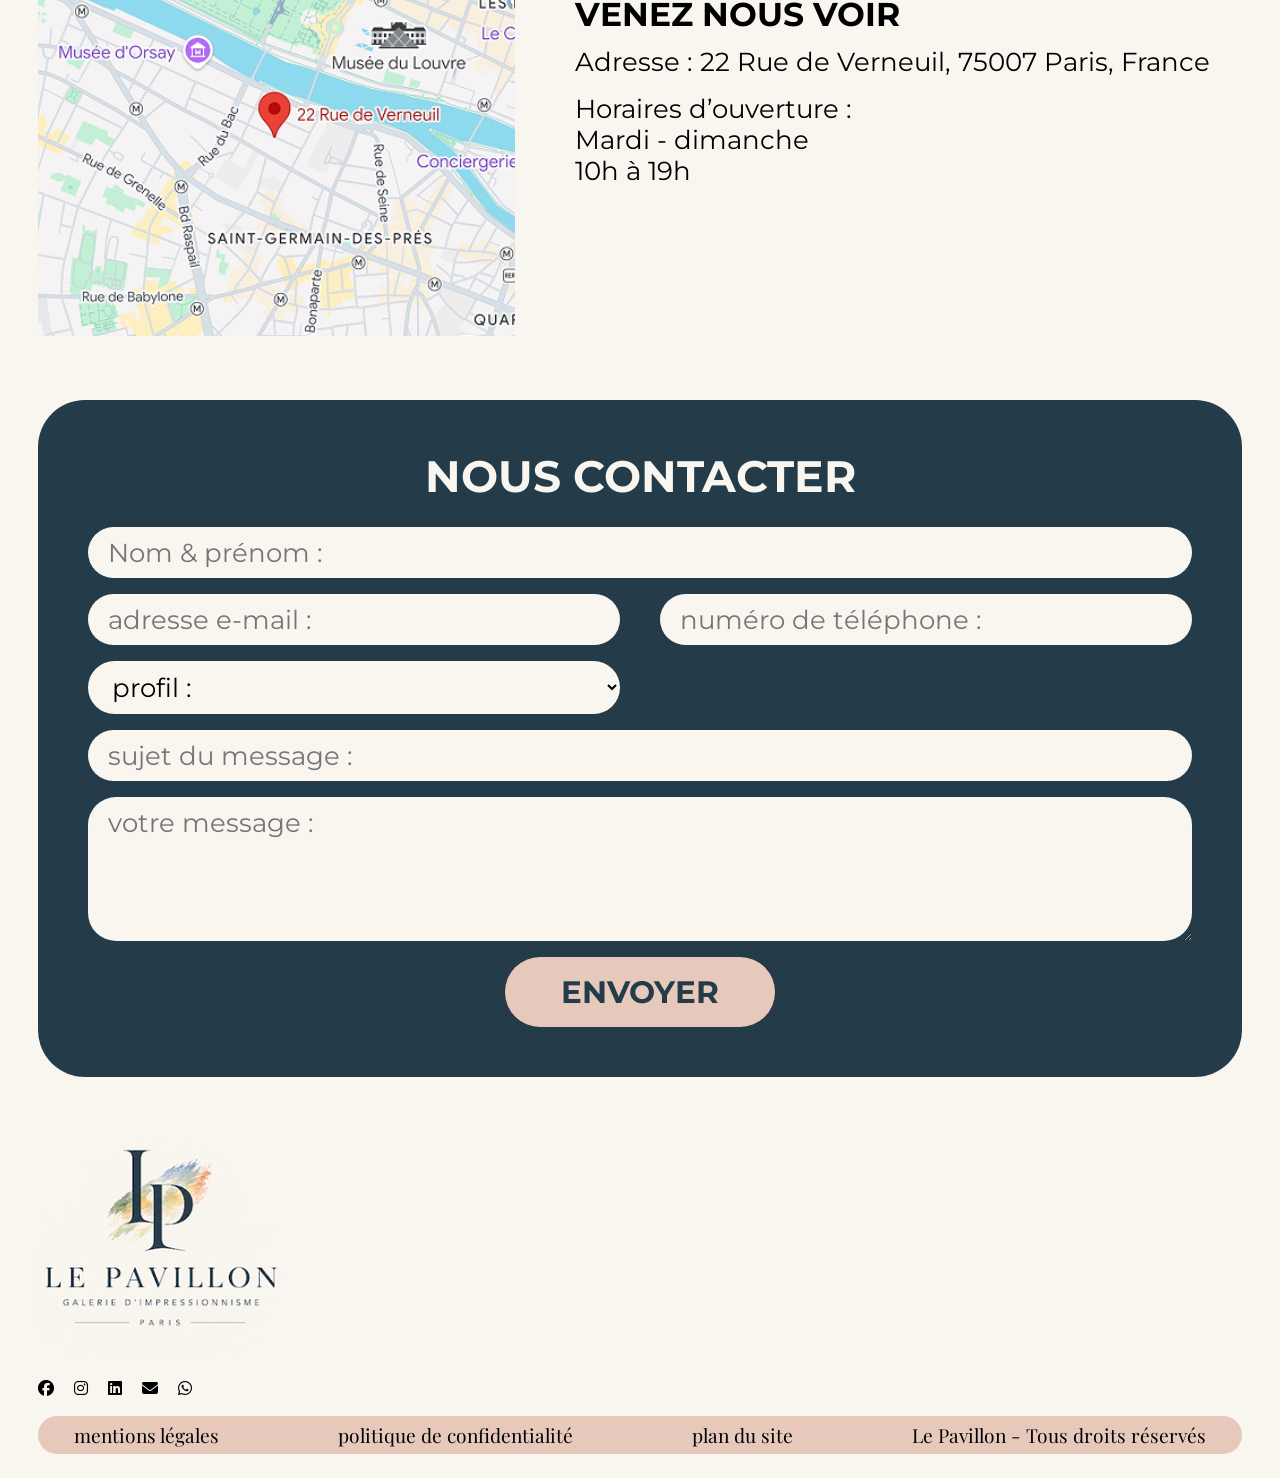
==== commit 8d0f1379: "icones réseaux" ====
--- a/index.html
+++ b/index.html
@@ -1,6 +1,6 @@
 <!DOCTYPE html>
 <html lang="fr">
-<head>
+  <link rel="stylesheet" href="https://cdnjs.cloudflare.com/ajax/libs/font-awesome/6.5.2/css/all.min.css"><head>
 <meta charset="utf-8">
 <meta name="viewport" content="width=device-width, initial-scale=1">
 <title>Le Pavillon – Galerie d’impressionnisme</title>
@@ -132,25 +132,25 @@
   <img class="logo" src="img/unnamed-1.png" alt="Le Pavillon – Galerie d’impressionnisme">
   <div class="icons">
 
-  <a href="https://www.facebook.com/" target="_blank" rel="noopener noreferrer">
-    <img src="img/devicon_facebook.png" alt="Facebook">
-  </a>
+    <a href="https://www.facebook.com/" target="_blank" aria-label="Facebook">
+        <i class="fa-brands fa-facebook"></i>
+    </a>
 
-  <a href="https://www.instagram.com/" target="_blank" rel="noopener noreferrer">
-    <img src="img/skill-icons_instagram.png" alt="Instagram">
-  </a>
+    <a href="https://www.instagram.com/" target="_blank" aria-label="Instagram">
+        <i class="fa-brands fa-instagram"></i>
+    </a>
 
-  <a href="https://www.linkedin.com/" target="_blank" rel="noopener noreferrer">
-    <img src="img/devicon_linkedin.png" alt="LinkedIn">
-  </a>
+    <a href="https://www.linkedin.com/" target="_blank" aria-label="LinkedIn">
+        <i class="fa-brands fa-linkedin"></i>
+    </a>
 
-  <a href="https://mail.google.com/" target="_blank" rel="noopener noreferrer">
-    <img src="img/skill-icons_gmail-light.png" alt="Email">
-  </a>
+    <a href="https://mail.google.com/" target="_blank" aria-label="Gmail">
+        <i class="fa-solid fa-envelope"></i>
+    </a>
 
-  <a href="https://web.whatsapp.com/" target="_blank" rel="noopener noreferrer">
-    <img src="img/selfhst_whatsapp.png" alt="WhatsApp">
-  </a>
+    <a href="https://web.whatsapp.com/" target="_blank" aria-label="WhatsApp">
+        <i class="fa-brands fa-whatsapp"></i>
+    </a>
 
 </div>
   <div class="legal"><a href="#">mentions légales</a><a href="#">politique de confidentialité</a><a href="#">plan du site</a><span>Le Pavillon - Tous droits réservés</span></div>
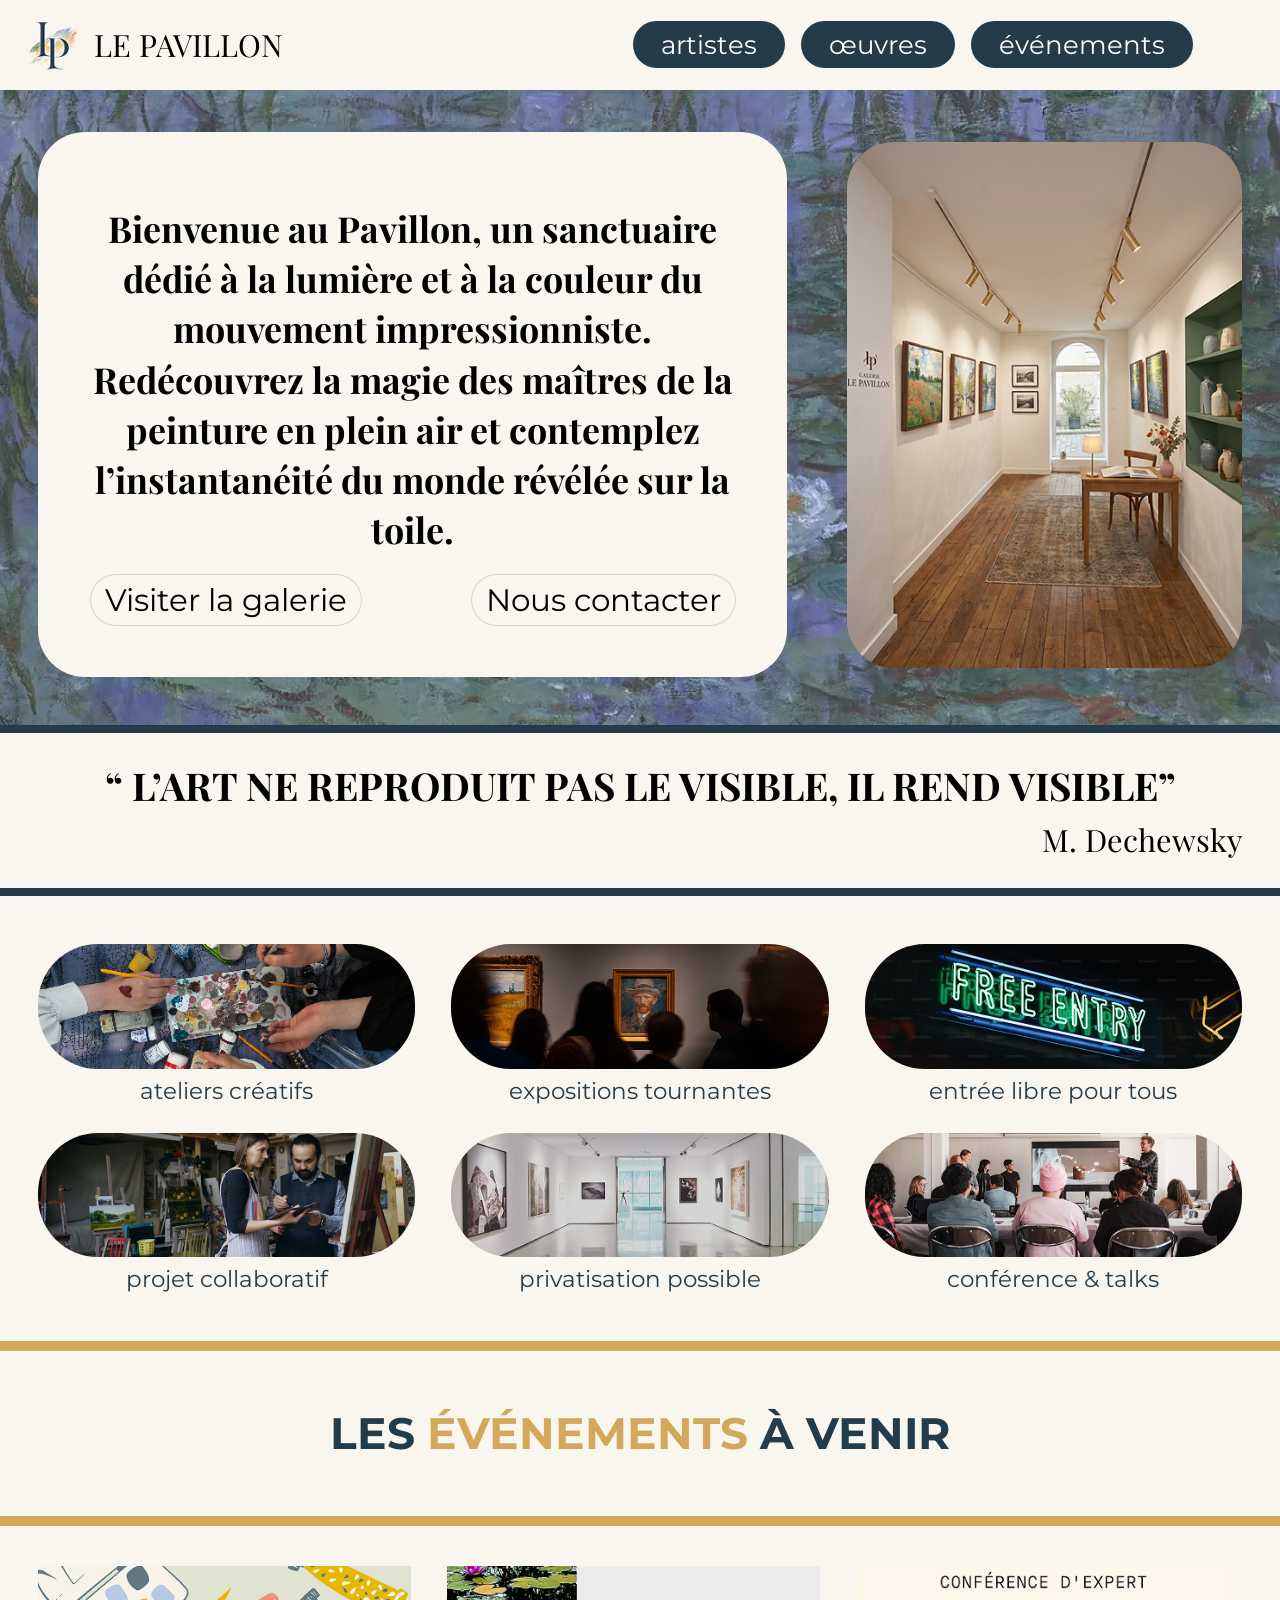
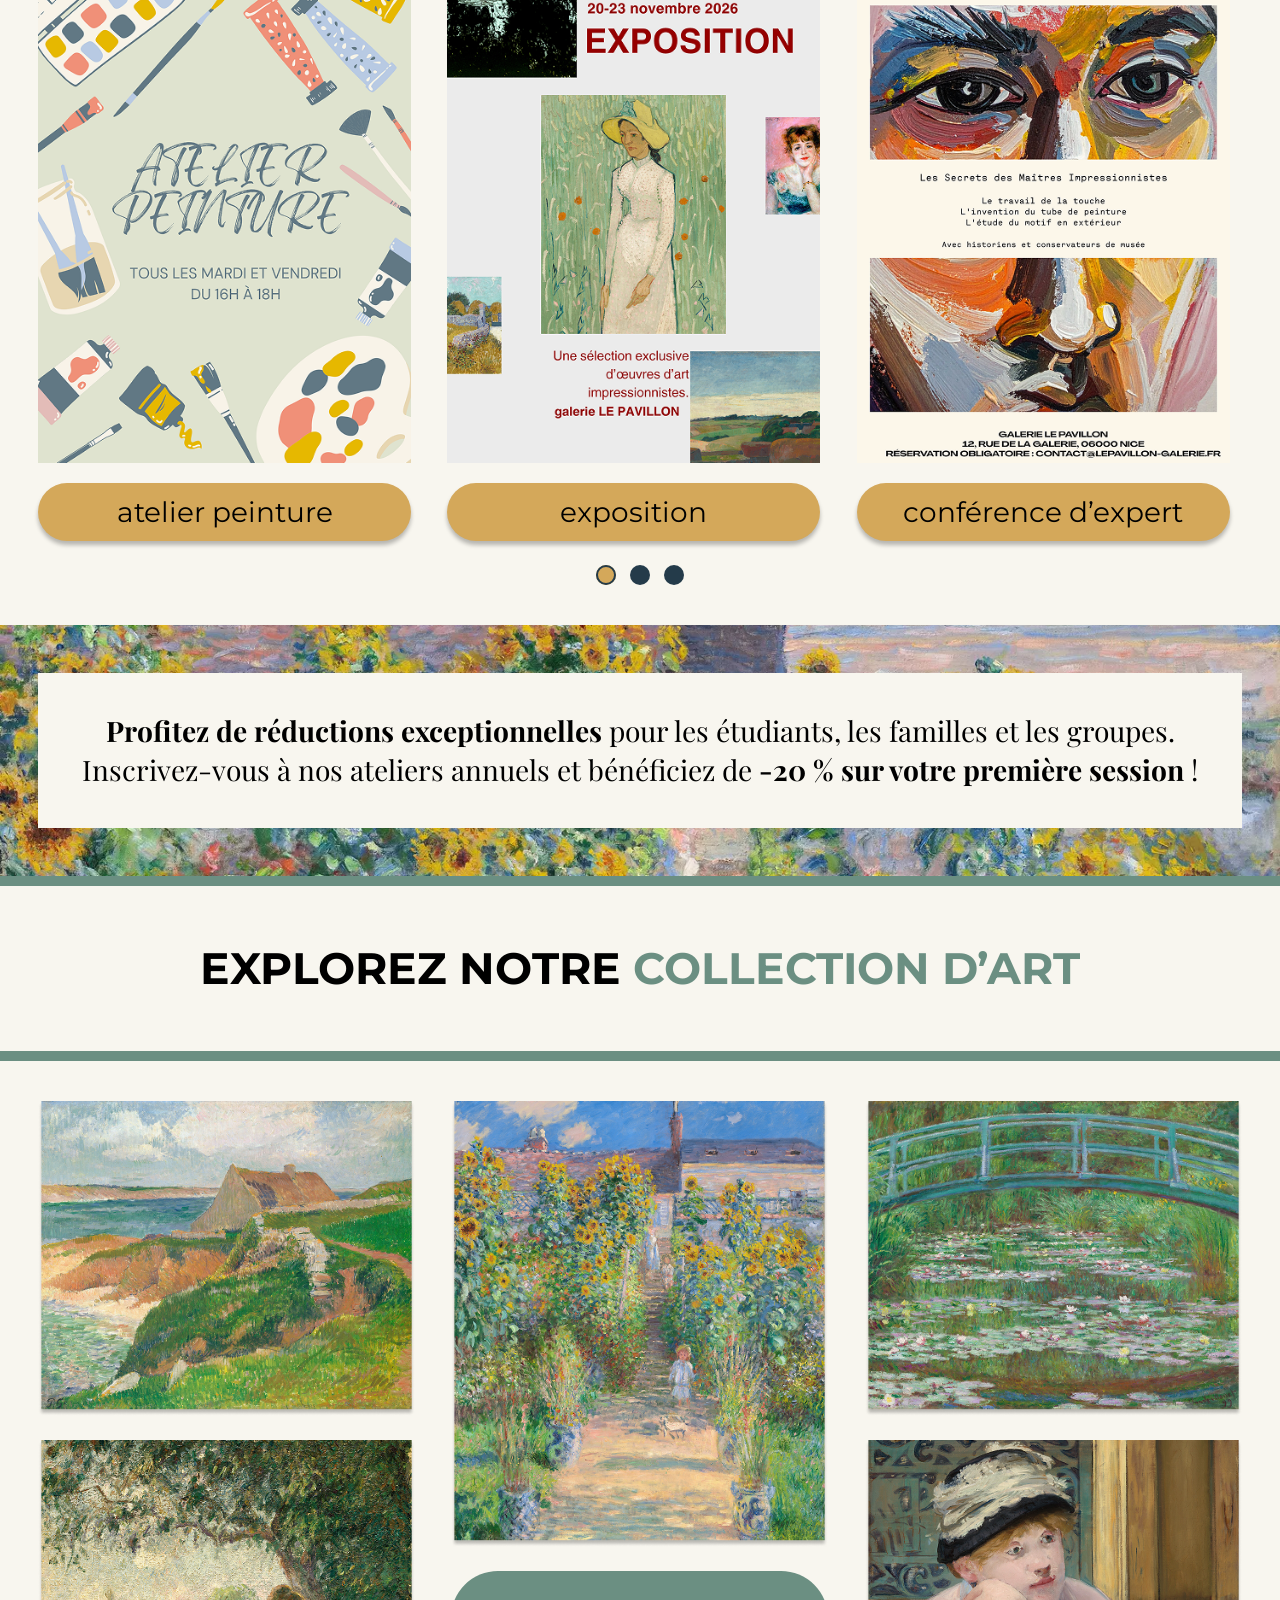
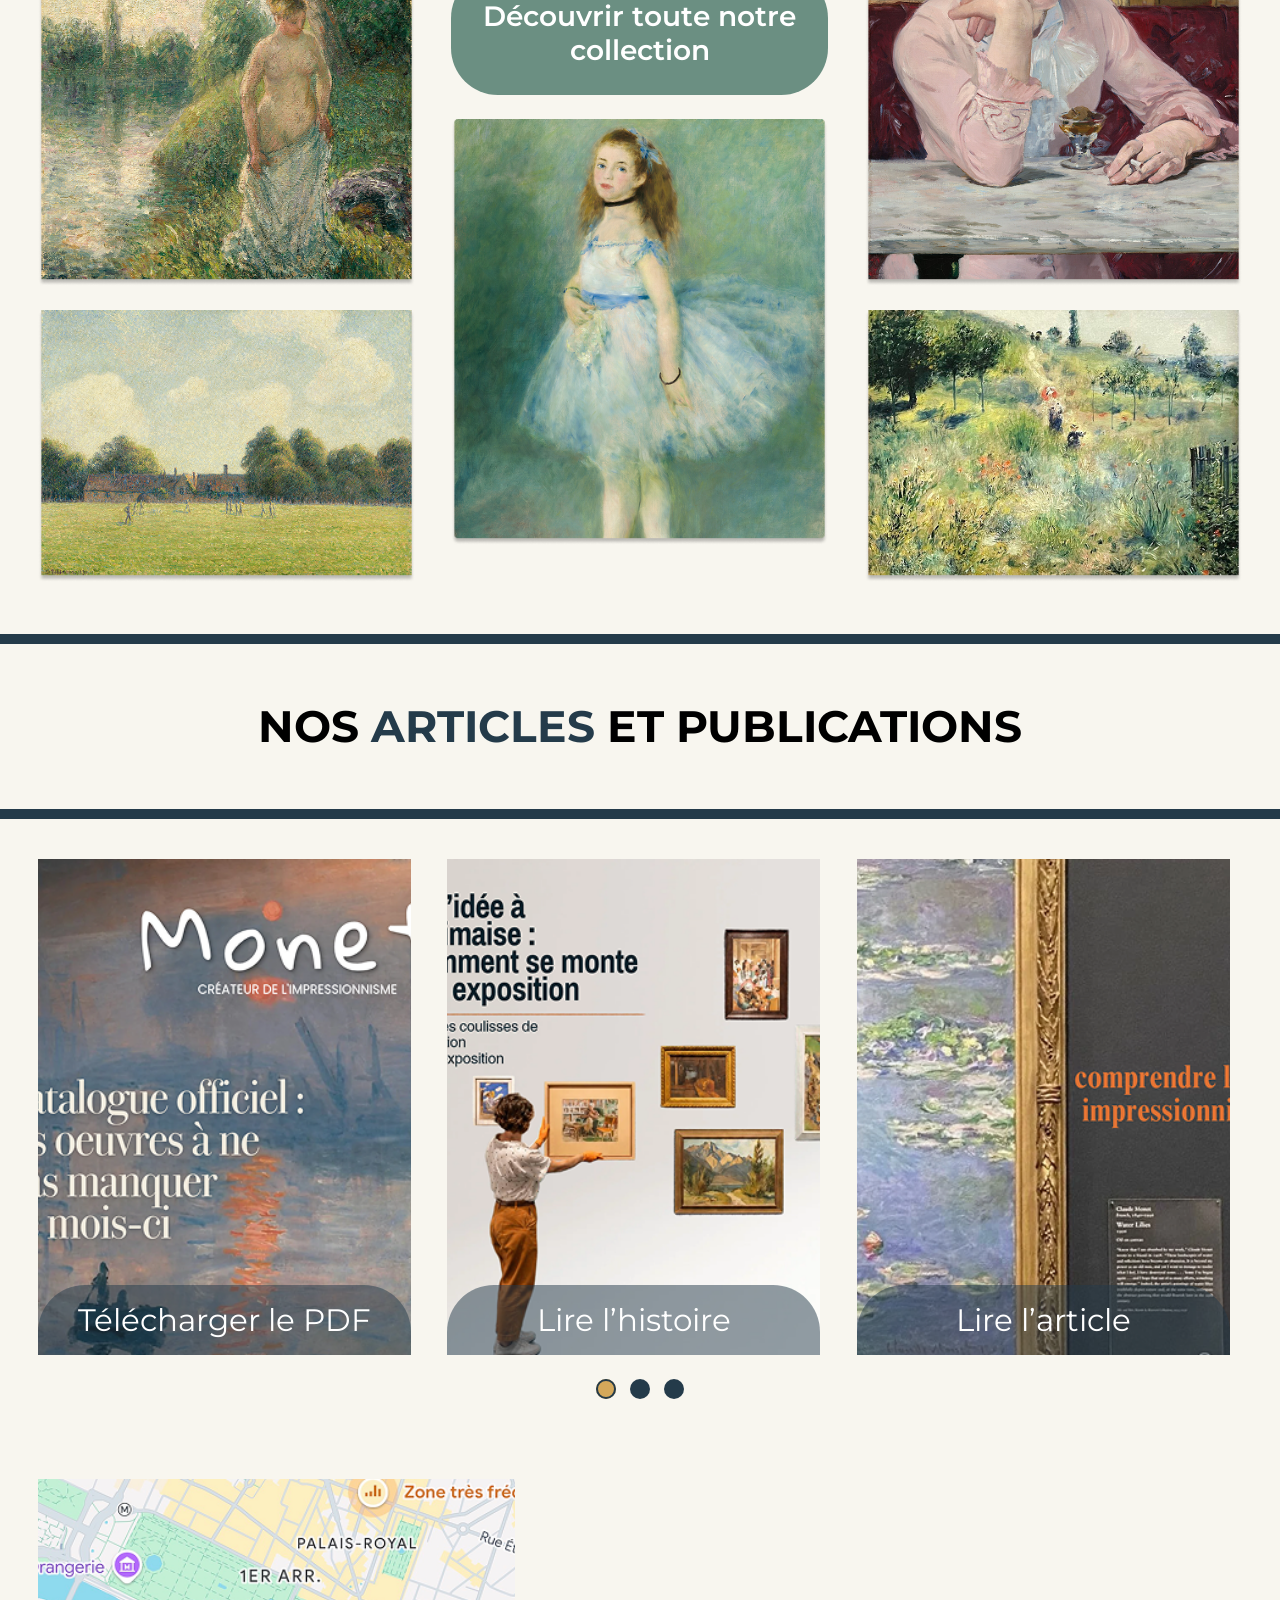
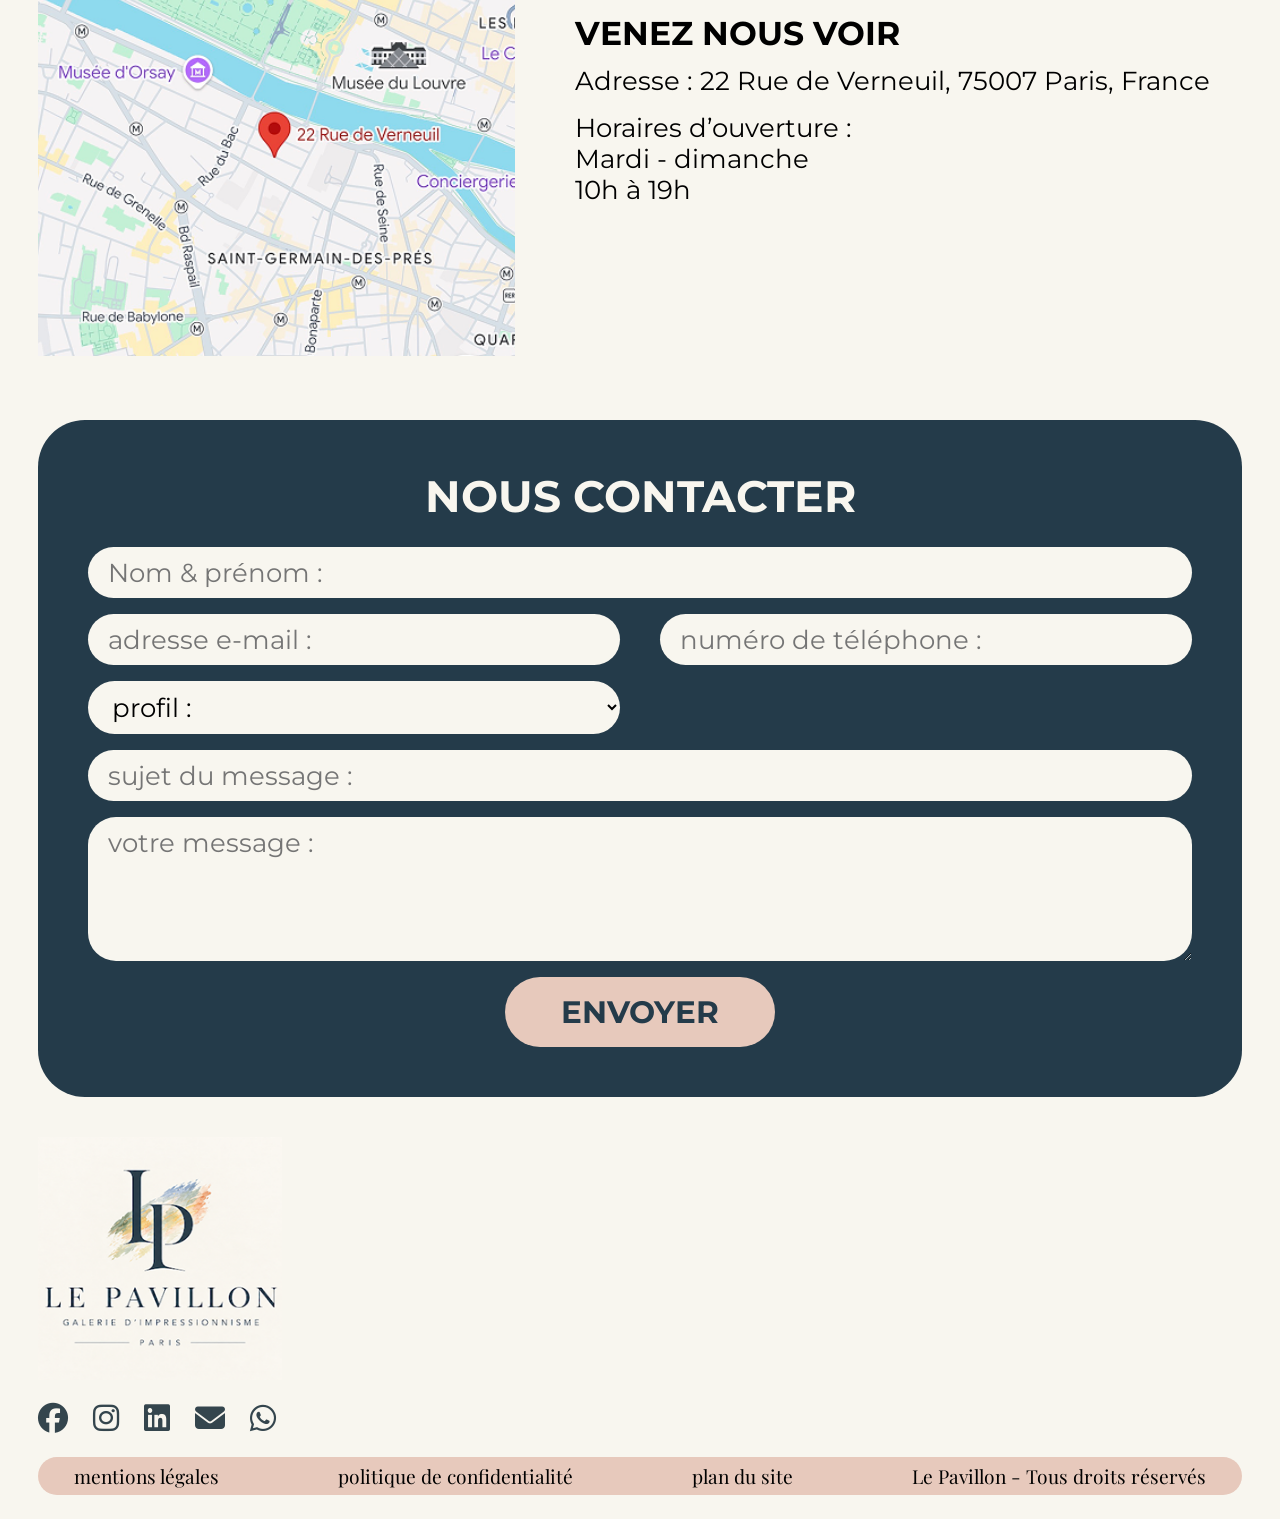
==== commit dd2b18f1: "Update index.html" ====
--- a/index.html
+++ b/index.html
@@ -36,7 +36,7 @@
 
   <section class="hero">
     <div class="hero-card">
-      <p>Bienvenue au Pavillon, un sanctuaire dédié à la lumière et à la couleur du mouvement impressionniste. Redécouvrez la magie des maîtres de la peinture en plein air et contemplez l’instantanéité du monde révélée sur la toile.</p>
+     <h1><p>Bienvenue au Pavillon, un sanctuaire dédié à la lumière et à la couleur du mouvement impressionniste. Redécouvrez la magie des maîtres de la peinture en plein air et contemplez l’instantanéité du monde révélée sur la toile.</p></h1>
       <div class="hero-btns">
         <a href="#adresse" class="pill">Visiter la galerie</a>
         <a href="#contact" class="pill">Nous contacter</a>
--- a/css/style.css
+++ b/css/style.css
@@ -93,21 +93,19 @@
 .icons {
     display: flex;
     align-items: center;
-    gap: 20px;
-}
-
-.icons img {
-    width: clamp(26px, 3.6vw, 52px);
-    display: block;
+    gap: 25px;
 }
 
 .icons a {
-    display: flex;
-    cursor: pointer;
+    font-size: 30px;
+    color: #34454d;
+    text-decoration: none;
+    transition: 0.3s;
 }
 
 .icons a:hover {
-    opacity: 0.7;
+    transform: scale(1.15);
+    color: #b99a8b;
 }
 .legal{width:100%;display:flex;flex-wrap:wrap;justify-content:space-between;gap:8px;background:var(--rose);border-radius:47px;padding:6px 3%;font-family:var(--serif);font-size:clamp(9px,1.5vw,20px)}
 
@@ -130,3 +128,9 @@
   .contact{border-radius:36px;margin:24px 3%}
 }
 @media (prefers-reduced-motion:reduce){html{scroll-behavior:auto}}
+
+@media (max-width: 1100px) {
+  .navbar-links a[href="#evenements"] {
+    display: none;
+  }
+}
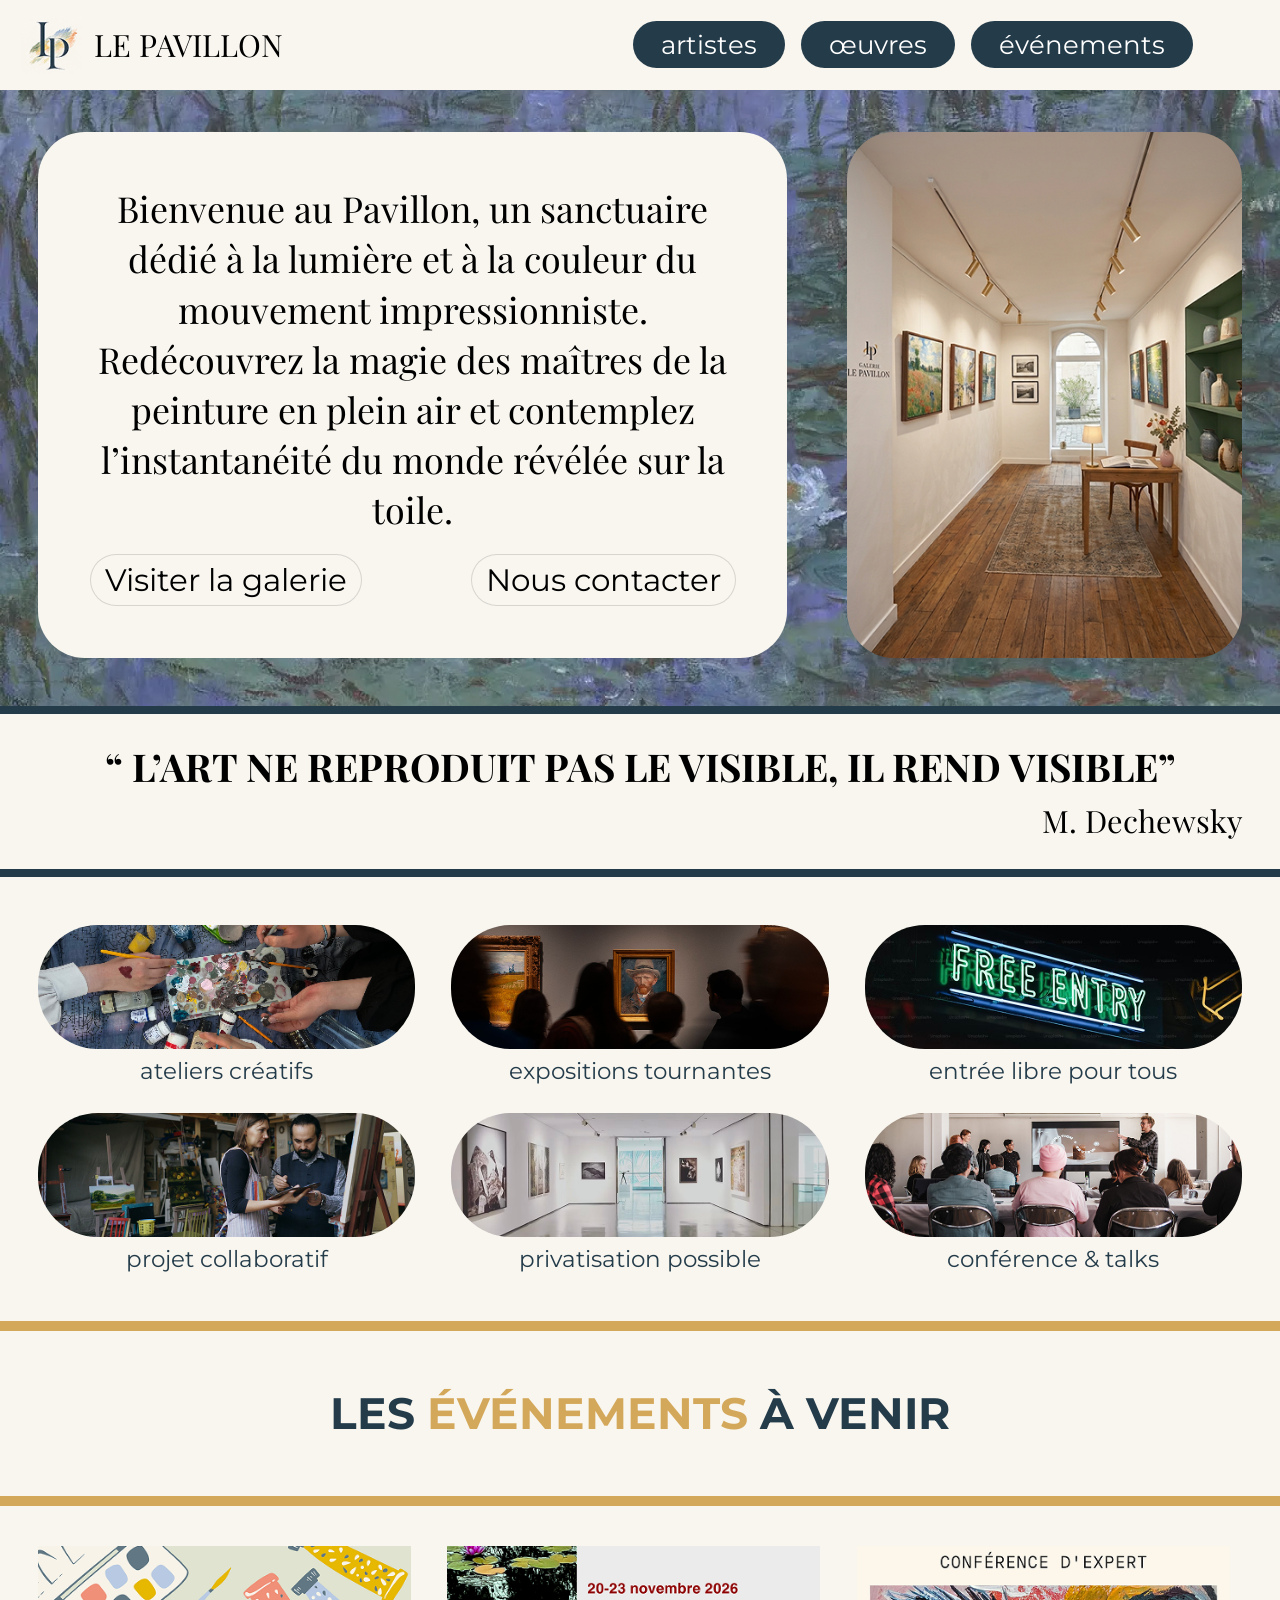
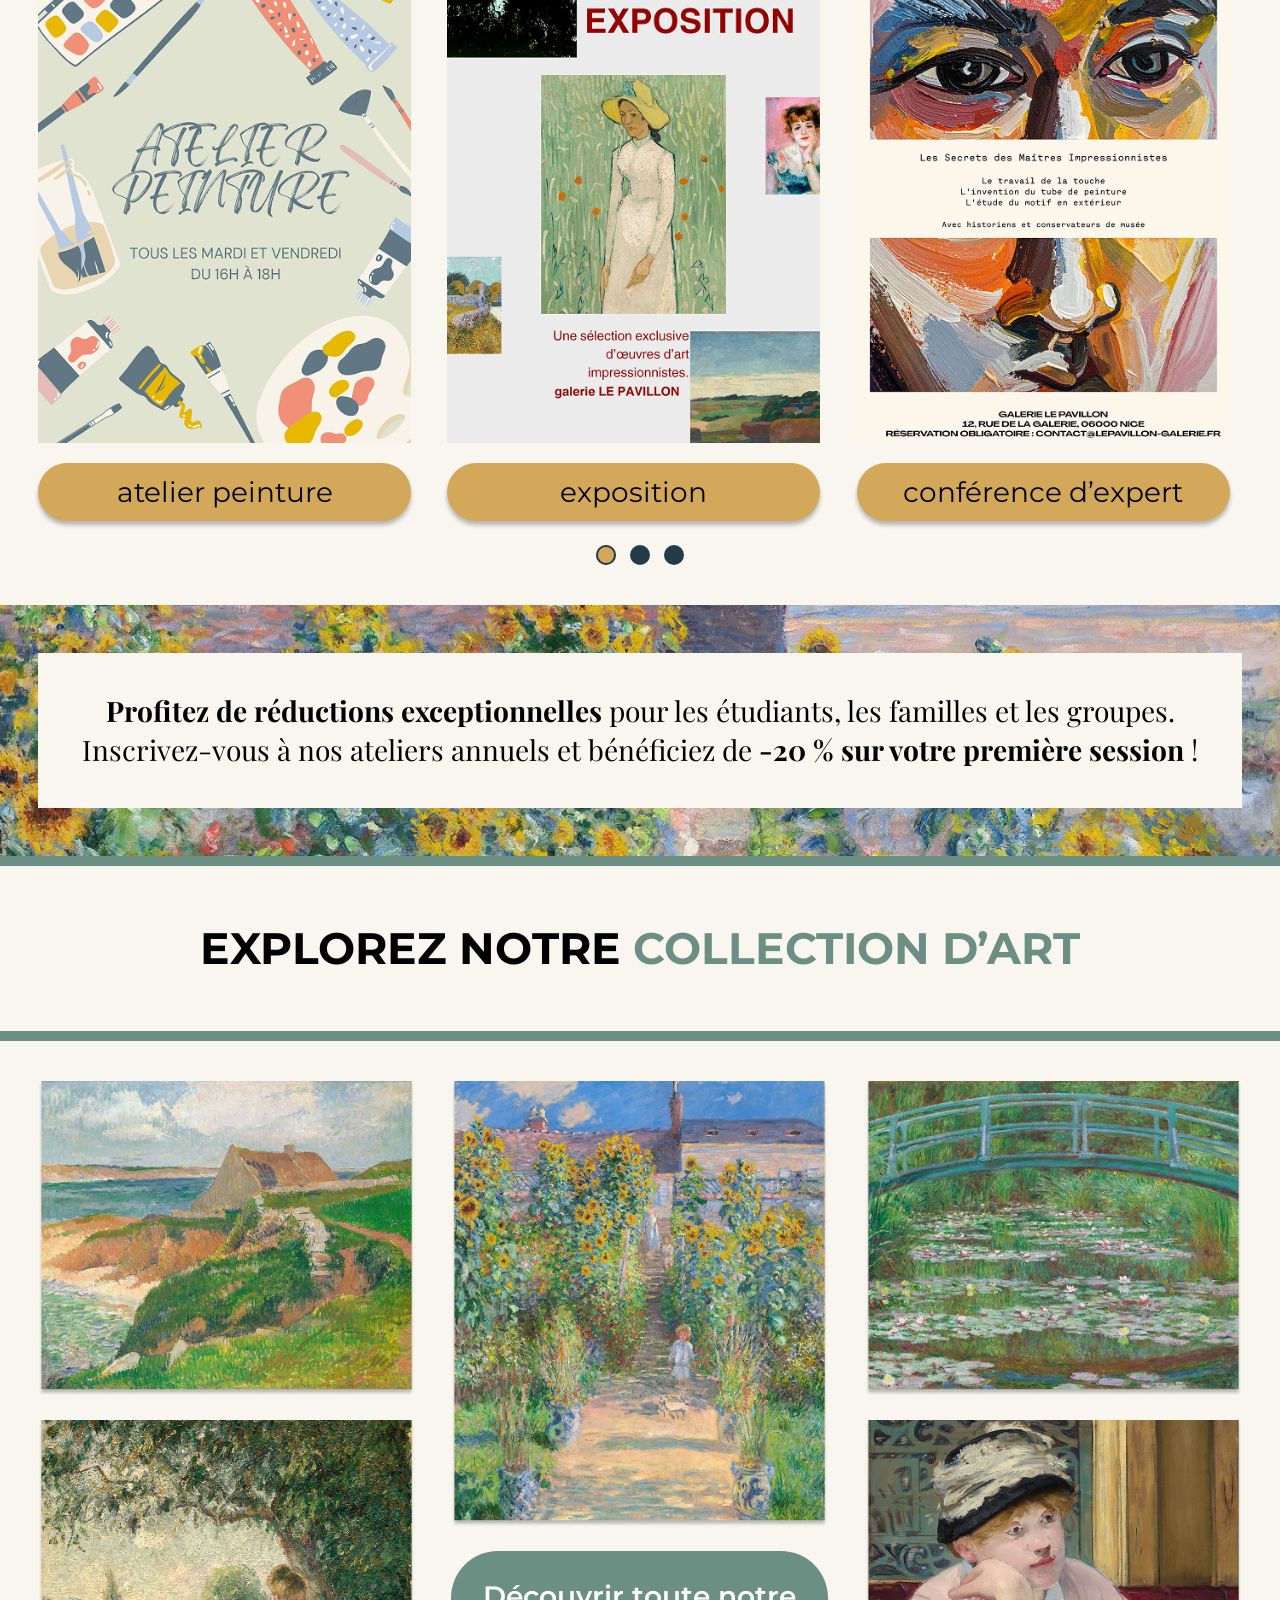
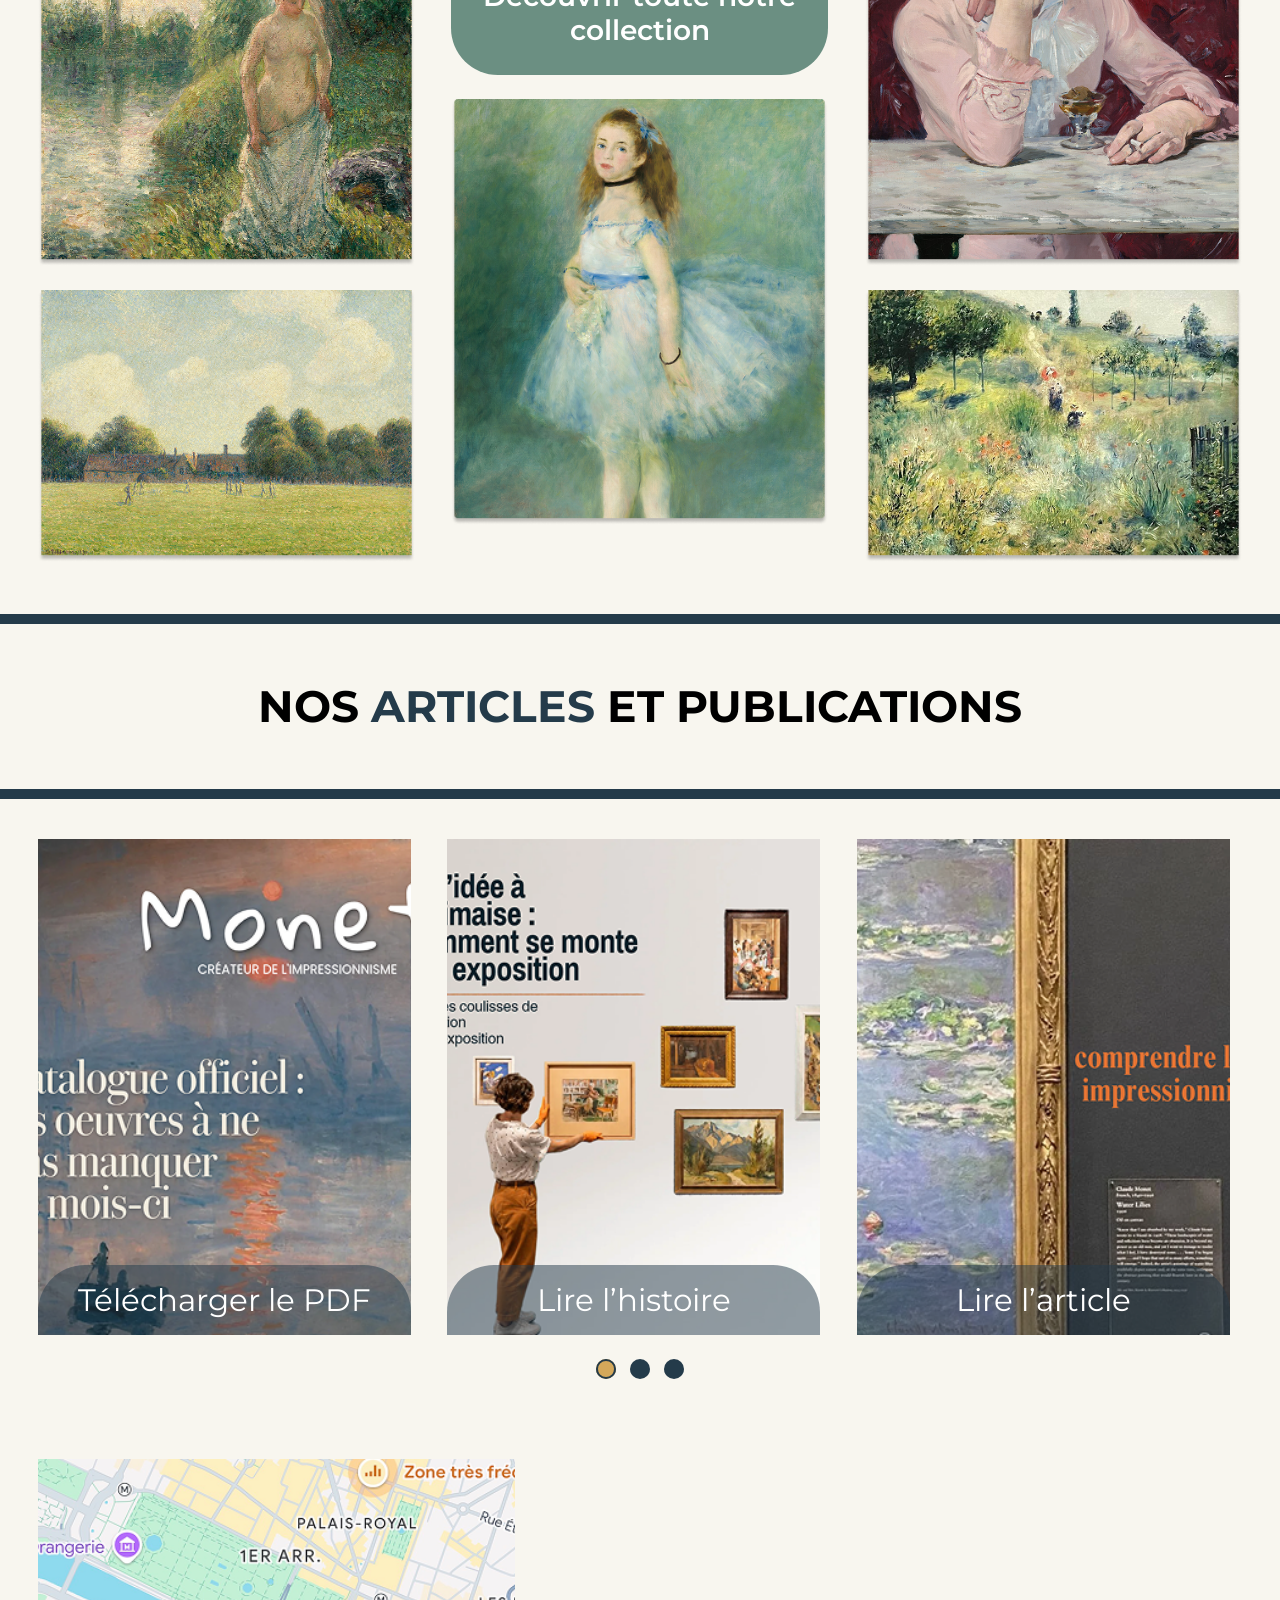
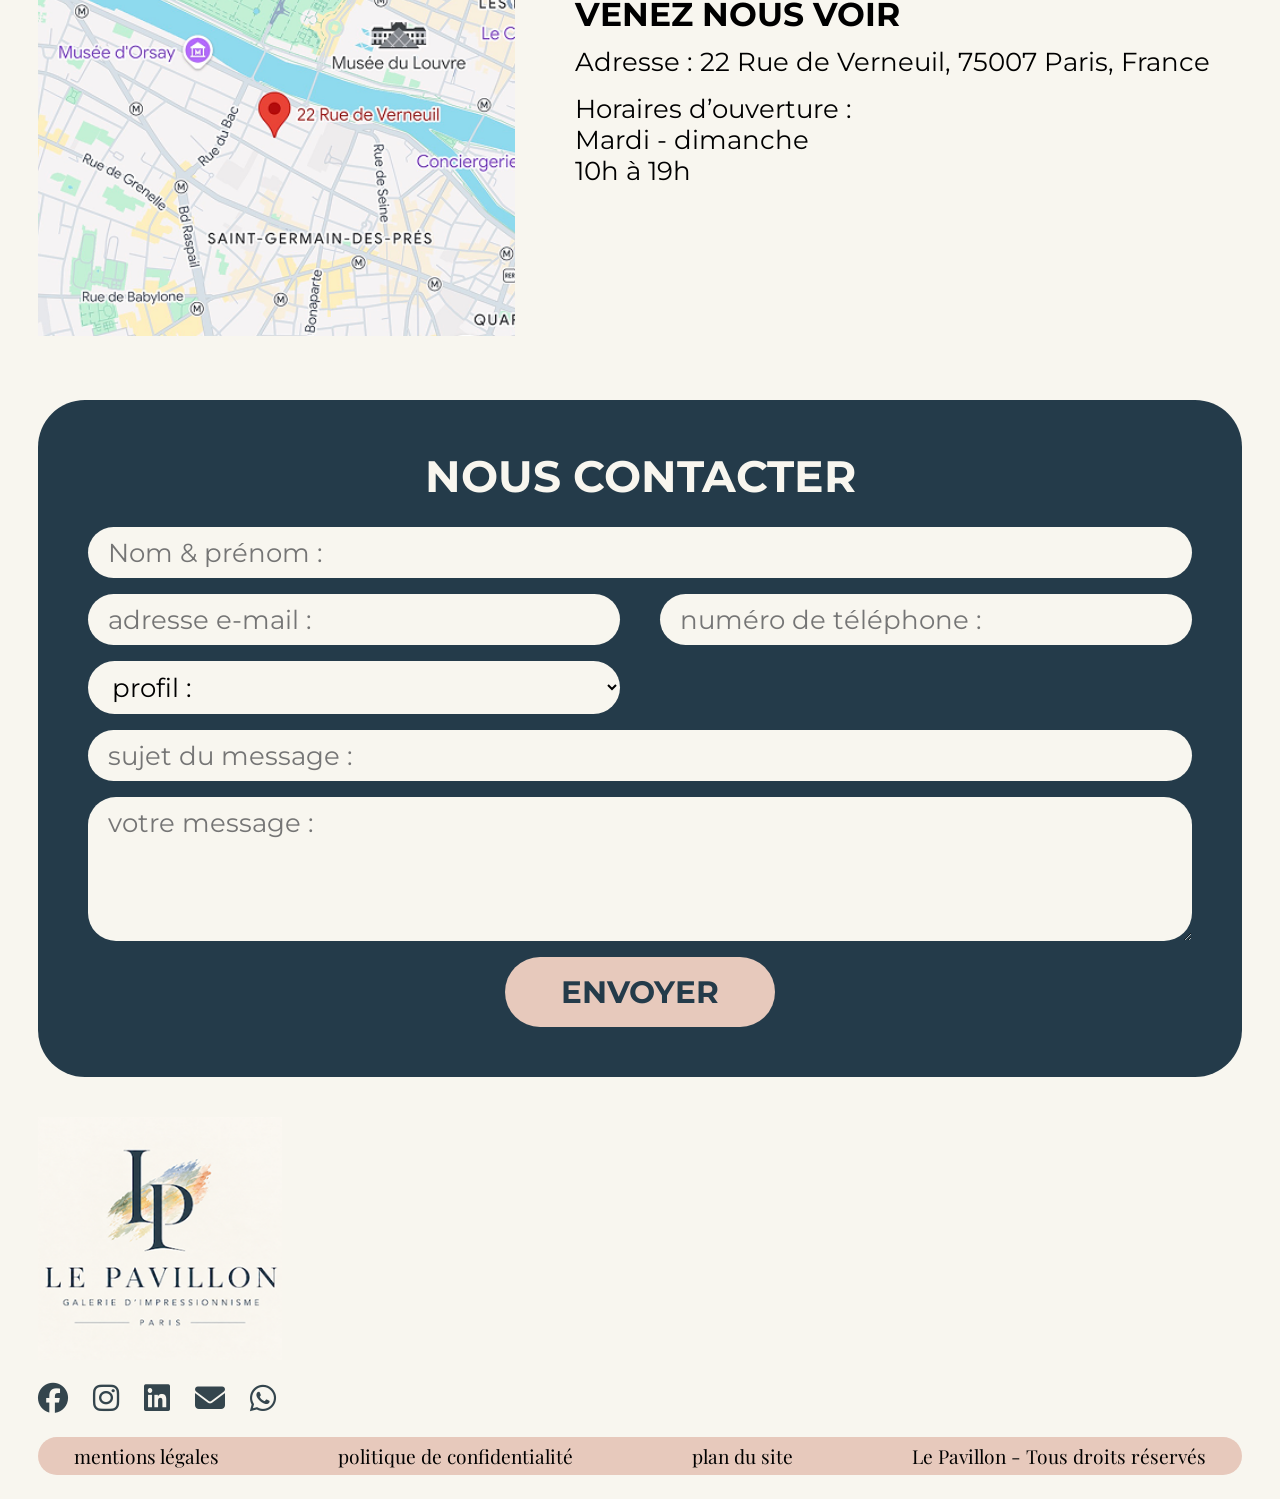
==== commit 34bdceec: "Fix HTML structure for hero section" ====
--- a/index.html
+++ b/index.html
@@ -36,7 +36,7 @@
 
   <section class="hero">
     <div class="hero-card">
-     <h1><p>Bienvenue au Pavillon, un sanctuaire dédié à la lumière et à la couleur du mouvement impressionniste. Redécouvrez la magie des maîtres de la peinture en plein air et contemplez l’instantanéité du monde révélée sur la toile.</p></h1>
+    <p>Bienvenue au Pavillon, un sanctuaire dédié à la lumière et à la couleur du mouvement impressionniste. Redécouvrez la magie des maîtres de la peinture en plein air et contemplez l’instantanéité du monde révélée sur la toile.</p>
       <div class="hero-btns">
         <a href="#adresse" class="pill">Visiter la galerie</a>
         <a href="#contact" class="pill">Nous contacter</a>
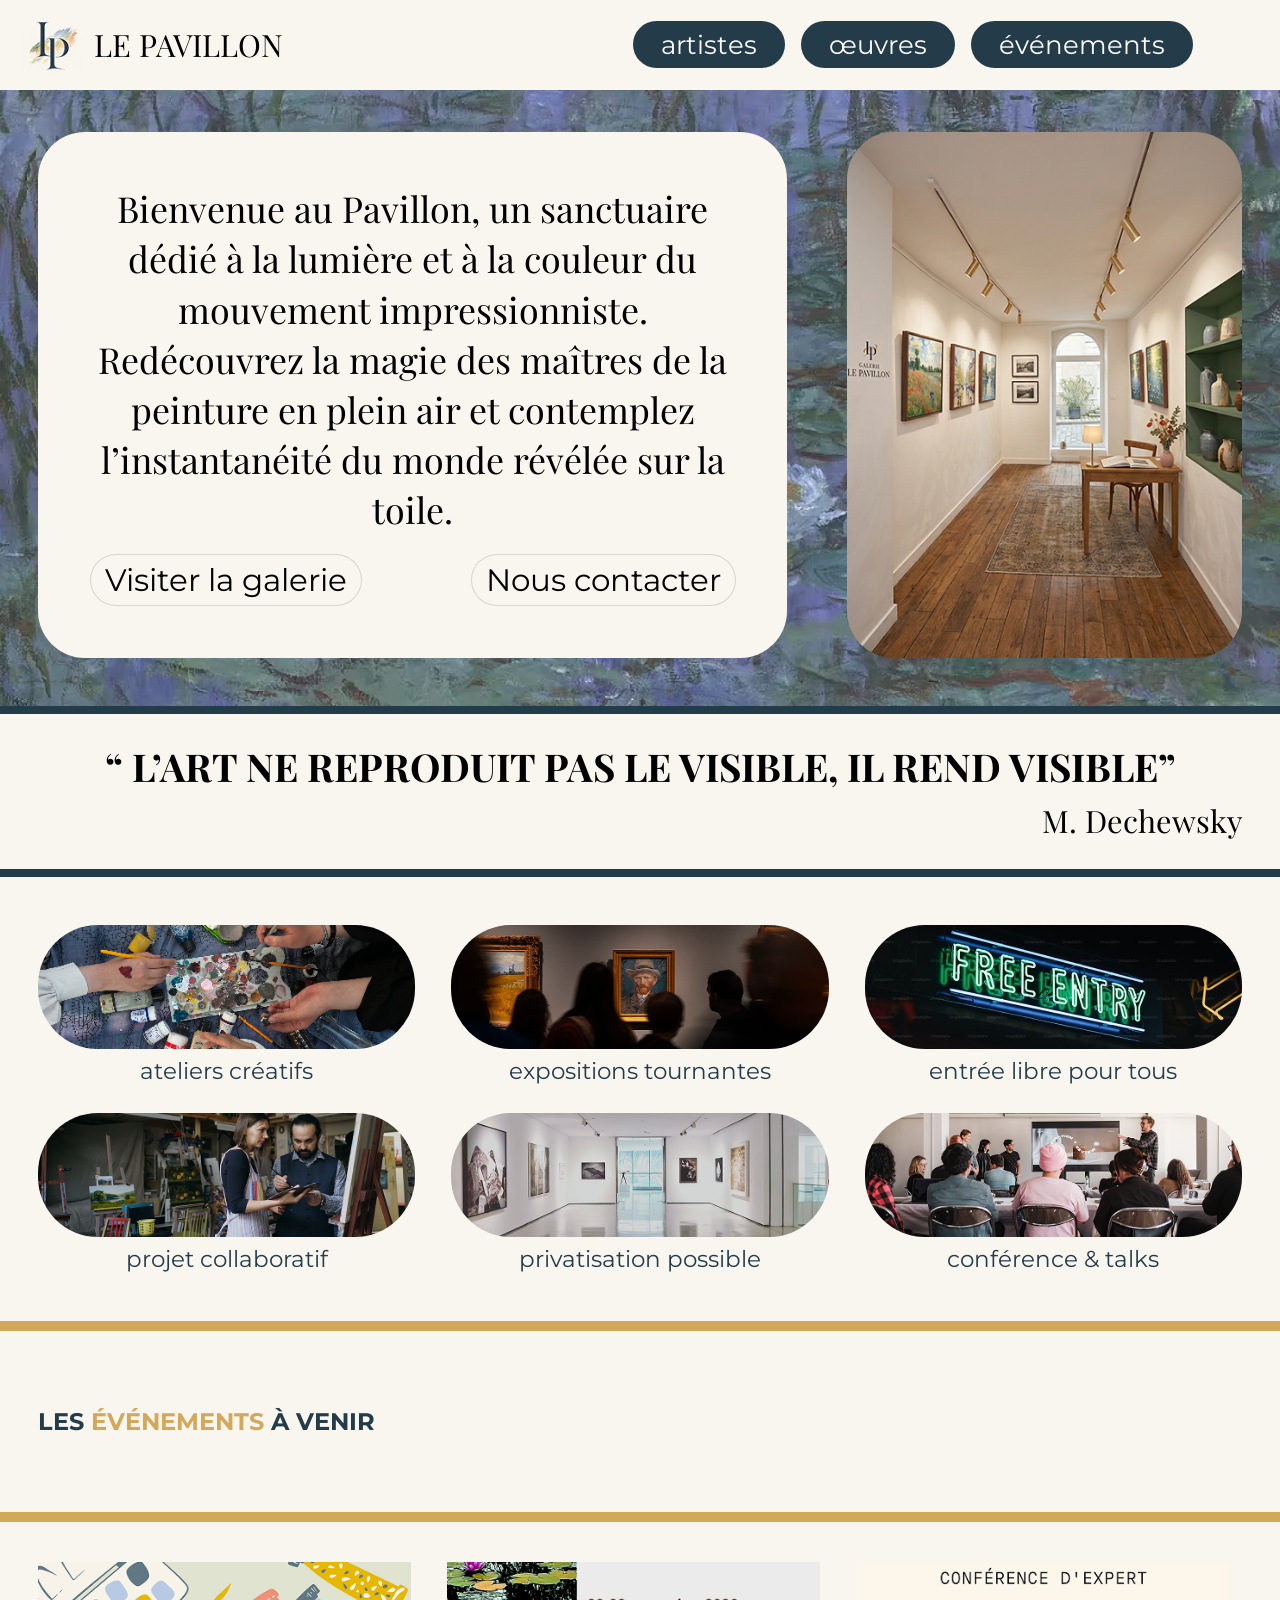
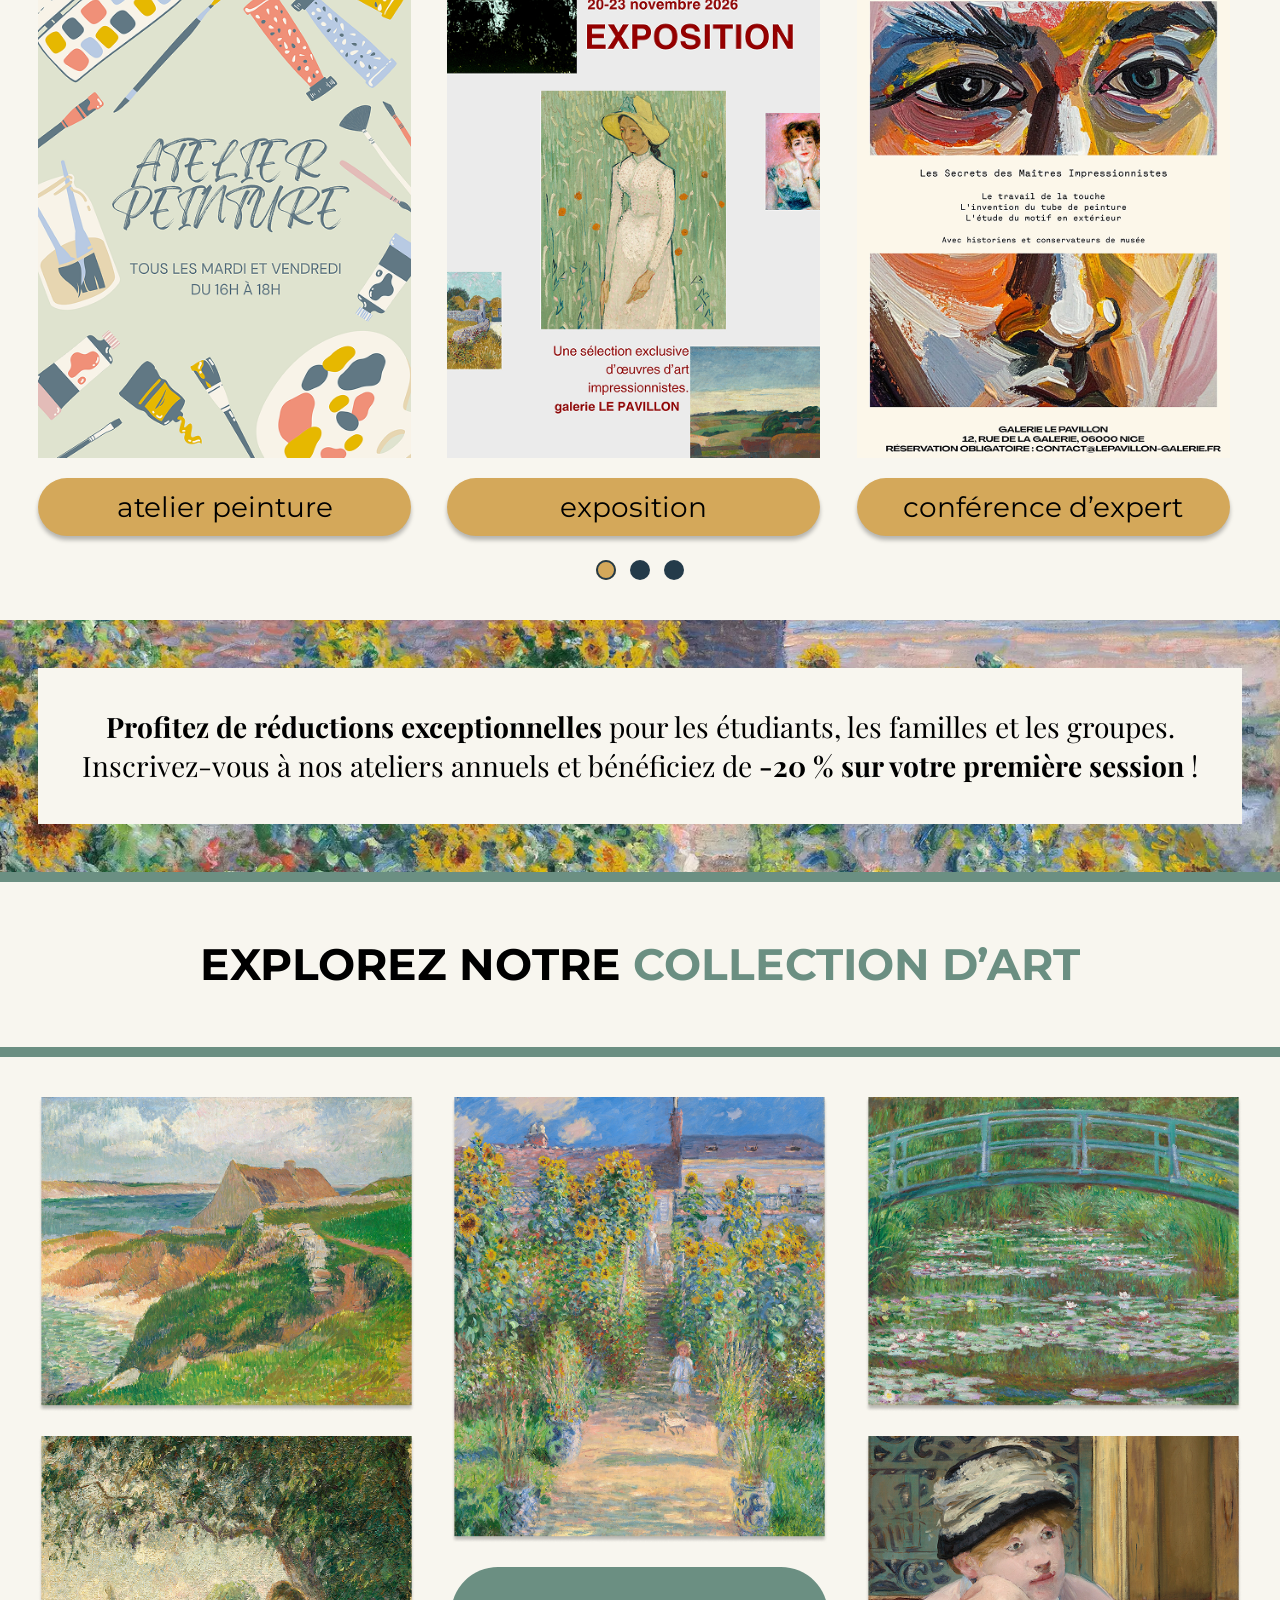
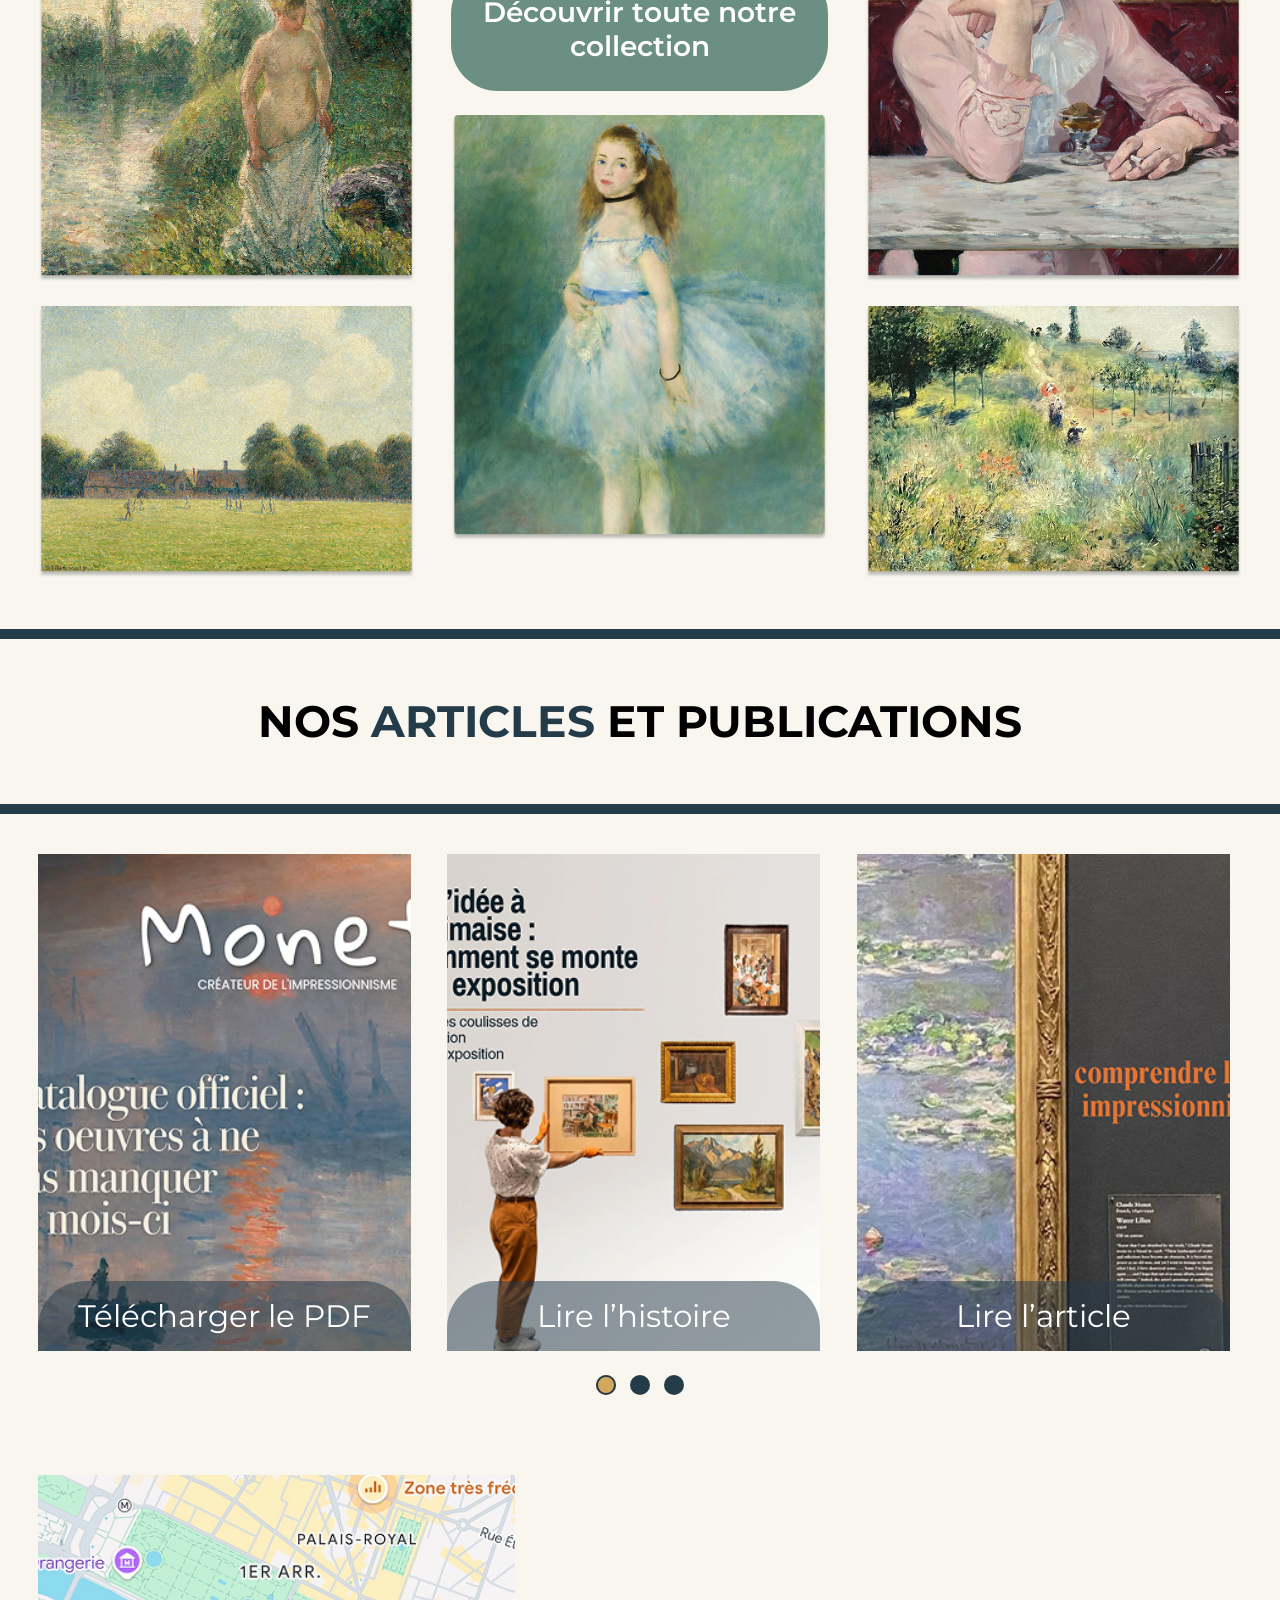
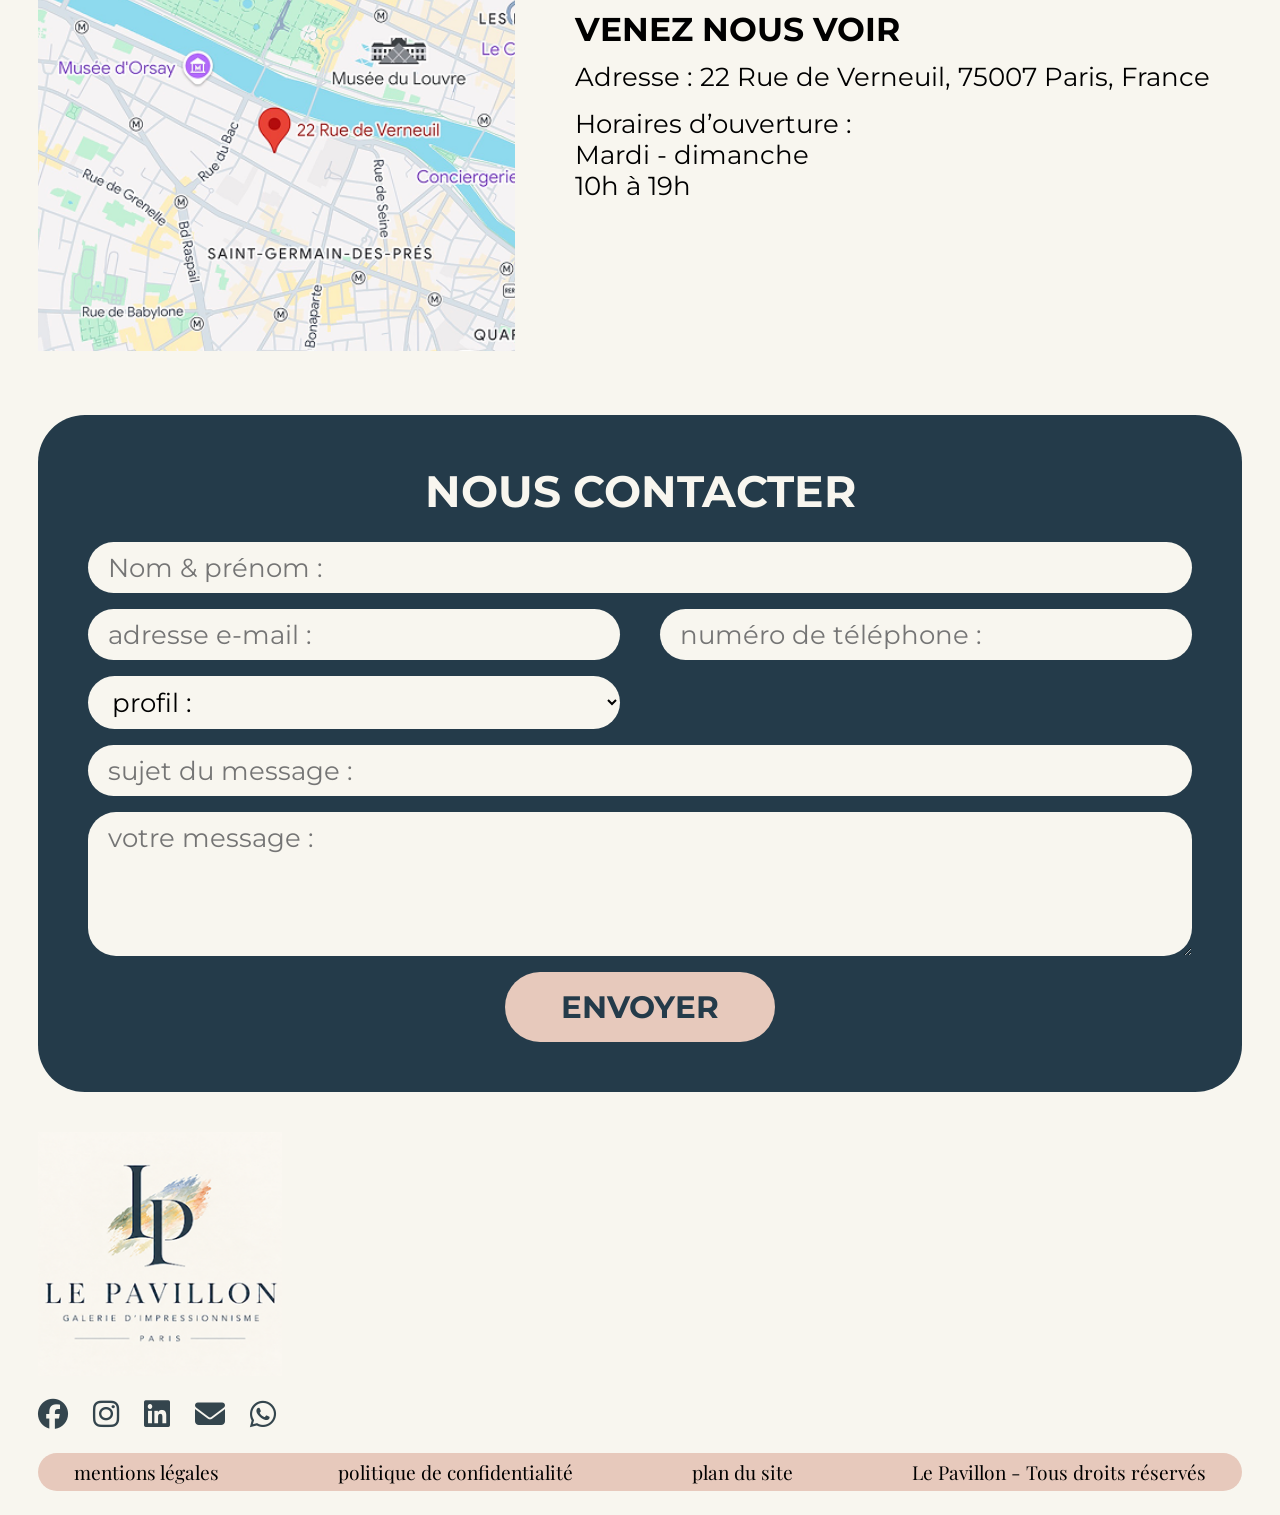
==== commit b22f6f3a: "Change section header from h2 to h1" ====
--- a/index.html
+++ b/index.html
@@ -60,7 +60,7 @@
   </section>
 
   <section id="evenements" class="band gold">
-    <h2><span class="dark">LES </span><span class="gold-txt">ÉVÉNEMENTS</span><span class="dark"> À VENIR</span></h2>
+    <h1><span class="dark">LES </span><span class="gold-txt">ÉVÉNEMENTS</span><span class="dark"> À VENIR</span></h1>
   </section>
   <div class="carousel events">
     <figure><img src="img/Rectangle%203.png" alt="Atelier peinture"><figcaption class="tag">atelier peinture</figcaption></figure>
--- a/css/style.css
+++ b/css/style.css
@@ -133,4 +133,4 @@
   .navbar-links a[href="#evenements"] {
     display: none;
   }
-}+}
